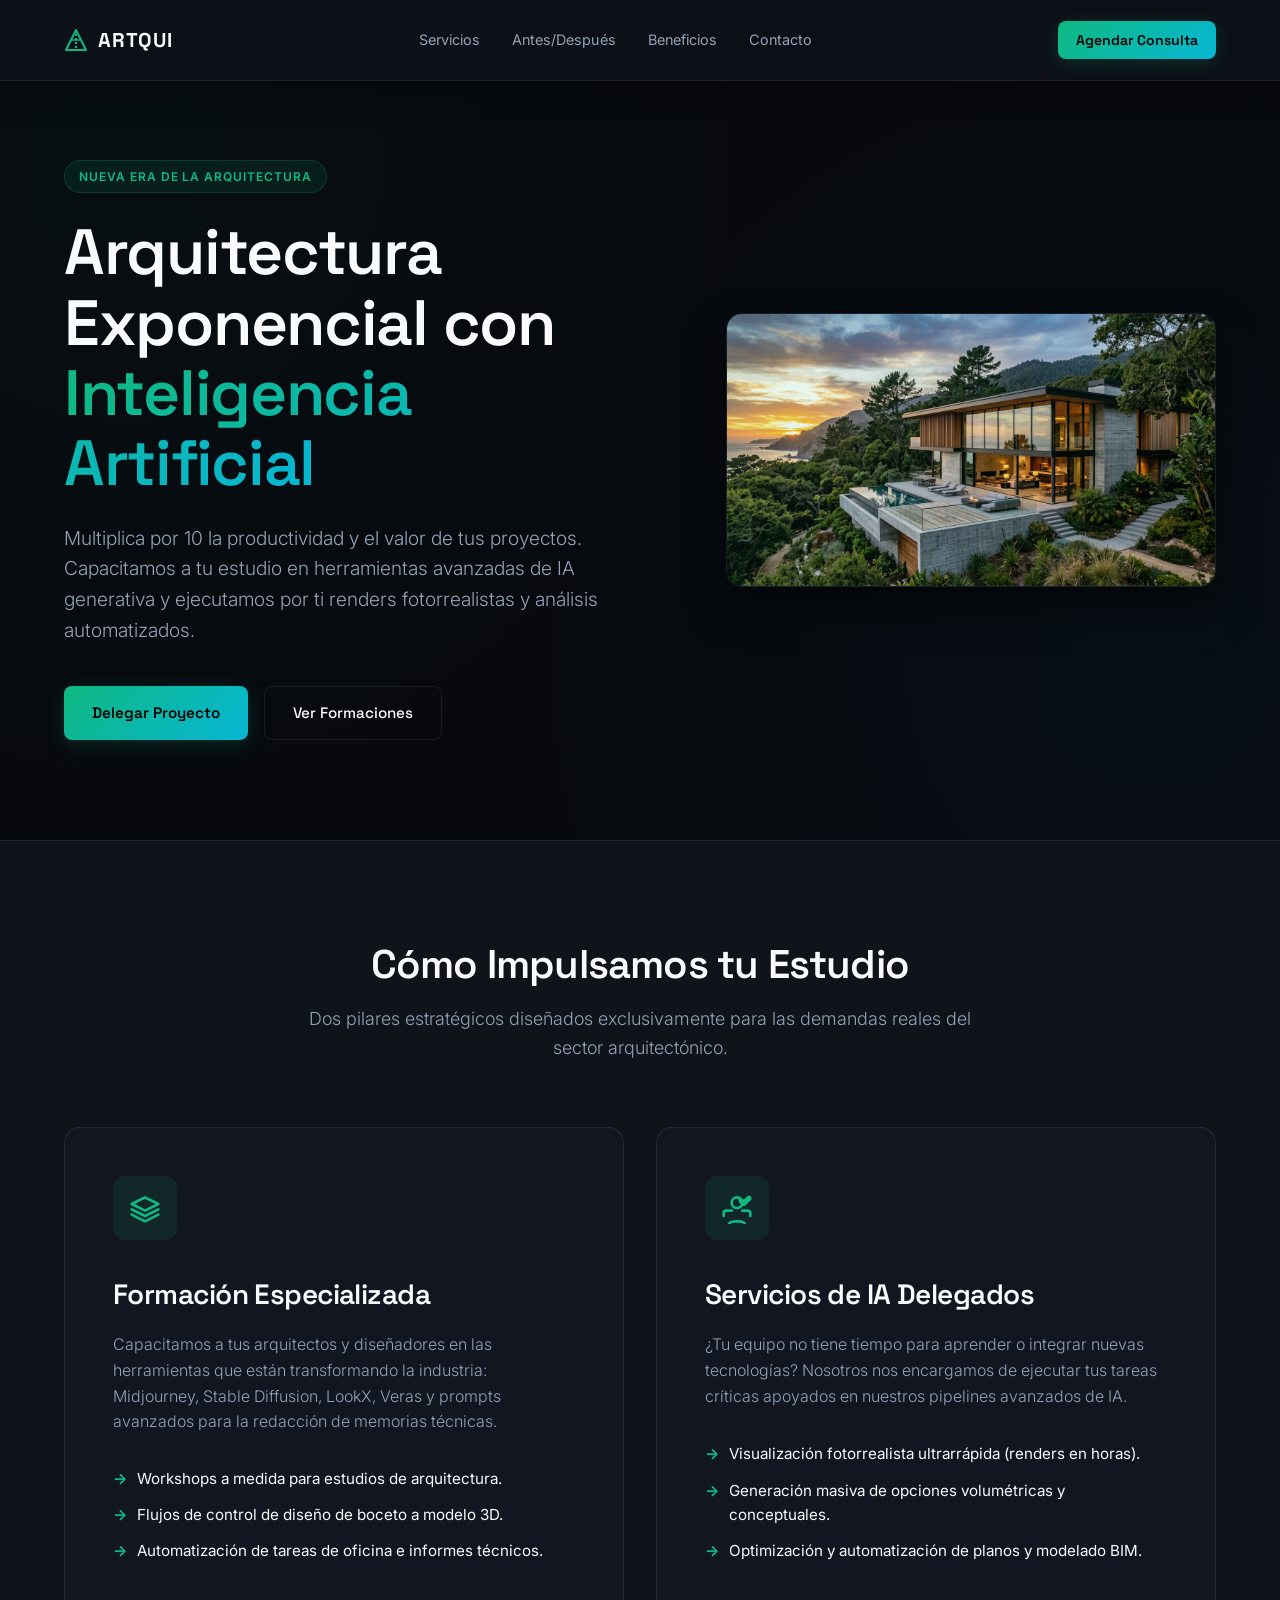
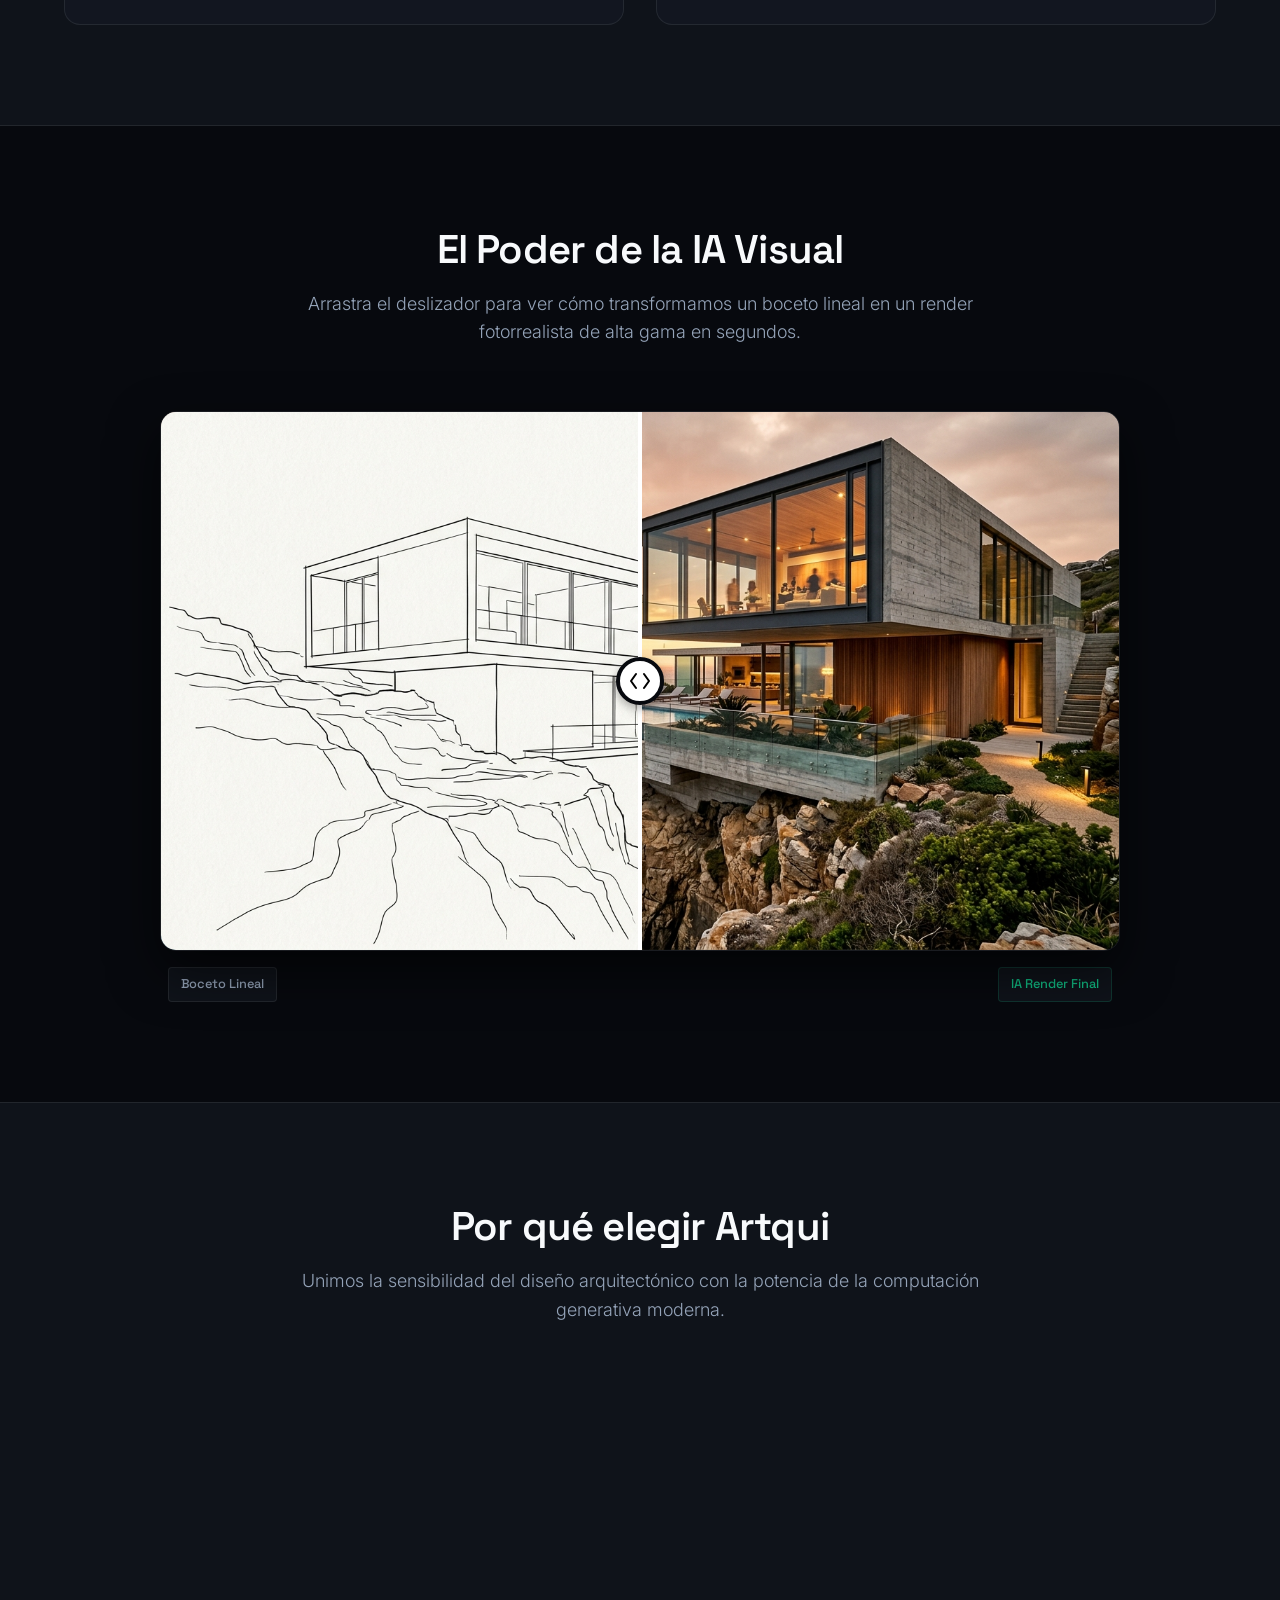
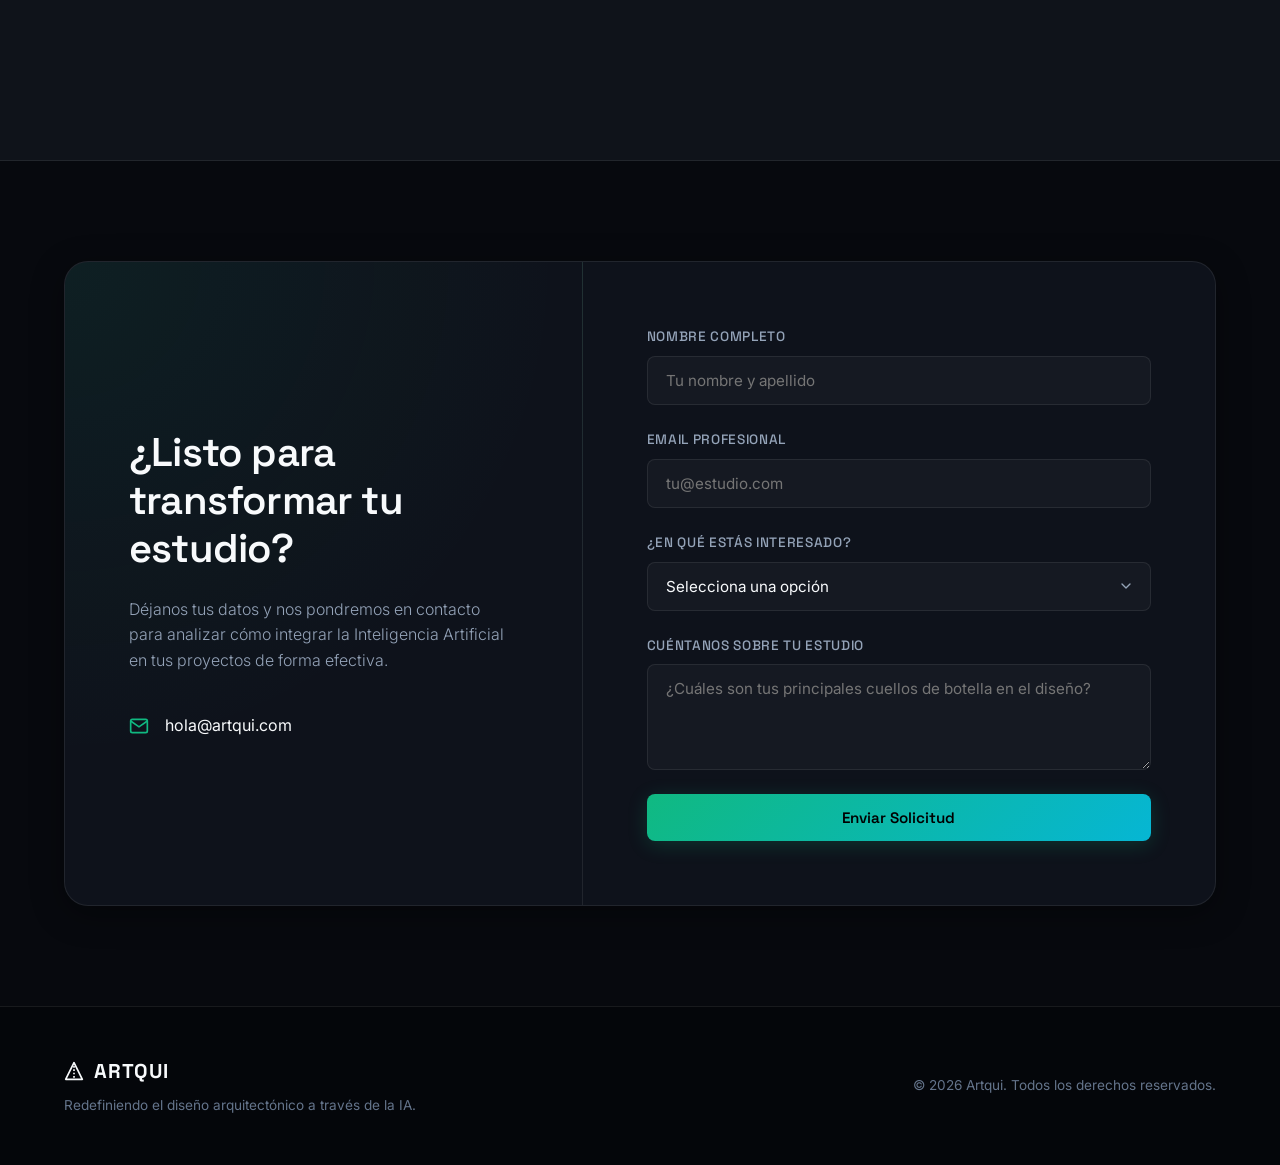
==== index.html @ ee8f98e4 "feat: setup initial landing page structure with assets" ====
<!DOCTYPE html>
<html lang="es">
<head>
    <meta charset="UTF-8">
    <meta name="viewport" content="width=device-width, initial-scale=1.0">
    <title>Artqui | Inteligencia Artificial para Arquitectos</title>
    
    <!-- Meta Tags para SEO -->
    <meta name="description" content="Multiplica la productividad y creatividad de tu estudio de arquitectura con Inteligencia Artificial. Formación especializada y servicios de IA delegados.">
    <meta name="keywords" content="arquitectura, inteligencia artificial, renders ia, midjourney arquitectura, lookx, formacion ia arquitectos, automatizacion arquitectura">
    
    <!-- Open Graph (Facebook / LinkedIn) -->
    <meta property="og:type" content="website">
    <meta property="og:title" content="Artqui | Inteligencia Artificial para Arquitectos">
    <meta property="og:description" content="Automatiza renders, acelera diseños y capacita a tu equipo con Inteligencia Artificial especializada en arquitectura.">
    <meta property="og:image" content="assets/hero.jpg">
    <meta property="og:url" content="https://artqui.vercel.app">

    <!-- Twitter -->
    <meta name="twitter:card" content="summary_large_image">
    <meta name="twitter:title" content="Artqui | Inteligencia Artificial para Arquitectos">
    <meta name="twitter:description" content="Capacitación y servicios de IA delegados para estudios de arquitectura.">
    <meta name="twitter:image" content="assets/hero.jpg">

    <!-- Favicon -->
    <link rel="icon" type="image/svg+xml" href="data:image/svg+xml,<svg xmlns=%22http://www.w3.org/2000/svg%22 viewBox=%220 0 100 100%22><text y=%22.9em%22 font-size=%2290%22>📐</text></svg>">

    <!-- Google Fonts -->
    <link rel="preconnect" href="https://fonts.googleapis.com">
    <link rel="preconnect" href="https://fonts.gstatic.com" crossorigin>
    <link href="https://fonts.googleapis.com/css2?family=Inter:wght@300;400;500;600&family=Space+Grotesk:wght@400;500;600;700&display=swap" rel="stylesheet">

    <!-- Estilos -->
    <link rel="stylesheet" href="styles.css">
</head>
<body>

    <!-- Header / Navbar -->
    <header class="header">
        <div class="container navbar-container">
            <a href="#" class="logo" id="nav-logo">
                <svg width="24" height="24" viewBox="0 0 24 24" fill="none" xmlns="http://www.w3.org/2000/svg" class="logo-icon">
                    <path d="M2 22L12 2L22 22H2Z" stroke="currentColor" stroke-width="2" stroke-linejoin="round"/>
                    <path d="M12 2V22" stroke="currentColor" stroke-width="2" stroke-dasharray="2 2"/>
                    <path d="M7 12H17" stroke="currentColor" stroke-width="1.5"/>
                </svg>
                <span>ARTQUI</span>
            </a>
            <nav class="nav-menu" id="nav-menu">
                <a href="#servicios" class="nav-link">Servicios</a>
                <a href="#showcase" class="nav-link">Antes/Después</a>
                <a href="#beneficios" class="nav-link">Beneficios</a>
                <a href="#contacto" class="nav-link">Contacto</a>
            </nav>
            <div class="nav-actions">
                <a href="#contacto" class="btn btn-primary btn-sm" id="cta-header">Agendar Consulta</a>
                <button class="menu-toggle" id="menu-toggle" aria-label="Abrir menú">
                    <span></span>
                    <span></span>
                </button>
            </div>
        </div>
    </header>

    <main>
        <!-- Hero Section -->
        <section class="hero" id="hero">
            <div class="container hero-container">
                <div class="hero-content">
                    <span class="badge" id="hero-badge">Nueva era de la arquitectura</span>
                    <h1 class="hero-title">Arquitectura Exponencial con <span class="text-gradient">Inteligencia Artificial</span></h1>
                    <p class="hero-description">
                        Multiplica por 10 la productividad y el valor de tus proyectos. Capacitamos a tu estudio en herramientas avanzadas de IA generativa y ejecutamos por ti renders fotorrealistas y análisis automatizados.
                    </p>
                    <div class="hero-actions">
                        <a href="#contacto" class="btn btn-primary">Delegar Proyecto</a>
                        <a href="#servicios" class="btn btn-secondary">Ver Formaciones</a>
                    </div>
                </div>
                <div class="hero-visual">
                    <div class="image-wrapper">
                        <img src="assets/hero.jpg" alt="Arquitectura paramétrica futurista generada por IA en Artqui" class="hero-img">
                        <div class="glow-effect"></div>
                    </div>
                </div>
            </div>
        </section>

        <!-- Servicios Section -->
        <section class="servicios" id="servicios">
            <div class="container">
                <div class="section-header">
                    <h2 class="section-title">Cómo Impulsamos tu Estudio</h2>
                    <p class="section-subtitle">Dos pilares estratégicos diseñados exclusivamente para las demandas reales del sector arquitectónico.</p>
                </div>
                <div class="services-grid">
                    <!-- Card 1: Formación -->
                    <div class="service-card reveal">
                        <div class="service-icon">
                            <svg width="32" height="32" viewBox="0 0 24 24" fill="none" xmlns="http://www.w3.org/2000/svg">
                                <path d="M12 14L2 9L12 4L22 9L12 14Z" stroke="currentColor" stroke-width="2" stroke-linecap="round" stroke-linejoin="round"/>
                                <path d="M2 17L12 22L22 17" stroke="currentColor" stroke-width="2" stroke-linecap="round" stroke-linejoin="round"/>
                                <path d="M2 13L12 18L22 13" stroke="currentColor" stroke-width="2" stroke-linecap="round" stroke-linejoin="round"/>
                            </svg>
                        </div>
                        <h3 class="service-title">Formación Especializada</h3>
                        <p class="service-desc">
                            Capacitamos a tus arquitectos y diseñadores en las herramientas que están transformando la industria: Midjourney, Stable Diffusion, LookX, Veras y prompts avanzados para la redacción de memorias técnicas.
                        </p>
                        <ul class="service-features">
                            <li>Workshops a medida para estudios de arquitectura.</li>
                            <li>Flujos de control de diseño de boceto a modelo 3D.</li>
                            <li>Automatización de tareas de oficina e informes técnicos.</li>
                        </ul>
                    </div>

                    <!-- Card 2: Servicios Delegados -->
                    <div class="service-card reveal">
                        <div class="service-icon">
                            <svg width="32" height="32" viewBox="0 0 24 24" fill="none" xmlns="http://www.w3.org/2000/svg">
                                <path d="M14.7 6.3a1 1 0 0 0 0 1.4l1.6 1.6a1 1 0 0 0 1.4 0l4-4a1 1 0 0 0-1.4-1.4l-3.3 3.3-1.6-1.6a1 1 0 0 0-1.4 0zM12 12a4 4 0 1 0 0-8 4 4 0 0 0 0 8zm0 10c-3.3 0-6 .8-6 2.4V26h12v-1.6c0-1.6-2.7-2.4-6-2.4z" stroke="currentColor" stroke-width="2" stroke-linecap="round" stroke-linejoin="round"/>
                                <path d="M8 14H4a2 2 0 0 0-2 2v2M16 14h4a2 2 0 0 1 2 2v2" stroke="currentColor" stroke-width="2" stroke-linecap="round" stroke-linejoin="round"/>
                            </svg>
                        </div>
                        <h3 class="service-title">Servicios de IA Delegados</h3>
                        <p class="service-desc">
                            ¿Tu equipo no tiene tiempo para aprender o integrar nuevas tecnologías? Nosotros nos encargamos de ejecutar tus tareas críticas apoyados en nuestros pipelines avanzados de IA.
                        </p>
                        <ul class="service-features">
                            <li>Visualización fotorrealista ultrarrápida (renders en horas).</li>
                            <li>Generación masiva de opciones volumétricas y conceptuales.</li>
                            <li>Optimización y automatización de planos y modelado BIM.</li>
                        </ul>
                    </div>
                </div>
            </div>
        </section>

        <!-- Before & After Interactive Showcase -->
        <section class="showcase" id="showcase">
            <div class="container">
                <div class="section-header">
                    <h2 class="section-title">El Poder de la IA Visual</h2>
                    <p class="section-subtitle">Arrastra el deslizador para ver cómo transformamos un boceto lineal en un render fotorrealista de alta gama en segundos.</p>
                </div>
                <div class="slider-wrapper reveal">
                    <div class="before-after-slider" id="image-slider">
                        <!-- Imagen de Fondo (Después - Render) -->
                        <img src="assets/render.jpg" alt="Render arquitectónico hiperrealista finalizado por IA" class="slider-image image-after">
                        
                        <!-- Imagen de Frente (Antes - Boceto) -->
                        <div class="slider-before-container" id="before-container">
                            <img src="assets/sketch.jpg" alt="Boceto lineal inicial del proyecto arquitectónico" class="slider-image image-before">
                        </div>
                        
                        <!-- Barra de deslizamiento (Slider Bar) -->
                        <div class="slider-handle" id="slider-handle" aria-label="Deslizar para comparar">
                            <div class="handle-line"></div>
                            <div class="handle-button">
                                <svg width="24" height="24" viewBox="0 0 24 24" fill="none" xmlns="http://www.w3.org/2000/svg">
                                    <path d="M8 5L3 12L8 19" stroke="currentColor" stroke-width="2" stroke-linecap="round" stroke-linejoin="round"/>
                                    <path d="M16 5L21 12L16 19" stroke="currentColor" stroke-width="2" stroke-linecap="round" stroke-linejoin="round"/>
                                </svg>
                            </div>
                            <div class="handle-line"></div>
                        </div>
                    </div>
                    <div class="slider-labels">
                        <span class="label-badge label-before">Boceto Lineal</span>
                        <span class="label-badge label-after">IA Render Final</span>
                    </div>
                </div>
            </div>
        </section>

        <!-- Beneficios Section -->
        <section class="beneficios" id="beneficios">
            <div class="container">
                <div class="section-header">
                    <h2 class="section-title">Por qué elegir Artqui</h2>
                    <p class="section-subtitle">Unimos la sensibilidad del diseño arquitectónico con la potencia de la computación generativa moderna.</p>
                </div>
                <div class="benefits-grid">
                    <div class="benefit-item reveal">
                        <div class="benefit-number">01</div>
                        <h3 class="benefit-title">10x Más Velocidad</h3>
                        <p class="benefit-desc">Genera y descarta opciones volumétricas y de materiales en minutos, no en días.</p>
                    </div>
                    <div class="benefit-item reveal">
                        <div class="benefit-number">02</div>
                        <h3 class="benefit-title">Enfoque Arquitectónico</h3>
                        <p class="benefit-desc">No somos programadores genéricos; somos expertos en arquitectura que entienden tus necesidades y lenguaje técnico.</p>
                    </div>
                    <div class="benefit-item reveal">
                        <div class="benefit-number">03</div>
                        <h3 class="benefit-title">Diferenciación de Marca</h3>
                        <p class="benefit-desc">Posiciona a tu estudio a la vanguardia tecnológica y atrae a clientes más premium.</p>
                    </div>
                </div>
            </div>
        </section>

        <!-- Contacto Section -->
        <section class="contacto" id="contacto">
            <div class="container">
                <div class="contact-box reveal">
                    <div class="contact-info">
                        <h2 class="contact-title">¿Listo para transformar tu estudio?</h2>
                        <p class="contact-desc">
                            Déjanos tus datos y nos pondremos en contacto para analizar cómo integrar la Inteligencia Artificial en tus proyectos de forma efectiva.
                        </p>
                        <div class="contact-details">
                            <div class="contact-detail-item">
                                <svg width="20" height="20" viewBox="0 0 24 24" fill="none" stroke="currentColor" stroke-width="2">
                                    <path d="M4 4h16c1.1 0 2 .9 2 2v12c0 1.1-.9 2-2 2H4c-1.1 0-2-.9-2-2V6c0-1.1.9-2 2-2z"/>
                                    <polyline points="22,6 12,13 2,6"/>
                                </svg>
                                <span>hola@artqui.com</span>
                            </div>
                        </div>
                    </div>
                    <div class="contact-form-container">
                        <form class="contact-form" id="contact-form">
                            <div class="form-group">
                                <label for="form-name">Nombre completo</label>
                                <input type="text" id="form-name" name="name" required placeholder="Tu nombre y apellido">
                            </div>
                            <div class="form-group">
                                <label for="form-email">Email profesional</label>
                                <input type="email" id="form-email" name="email" required placeholder="tu@estudio.com">
                            </div>
                            <div class="form-group">
                                <label for="form-interest">¿En qué estás interesado?</label>
                                <select id="form-interest" name="interest" required>
                                    <option value="" disabled selected>Selecciona una opción</option>
                                    <option value="formacion">Formación para el equipo</option>
                                    <option value="servicios">Servicios de IA Delegados</option>
                                    <option value="ambos">Ambas opciones</option>
                                </select>
                            </div>
                            <div class="form-group">
                                <label for="form-message">Cuéntanos sobre tu estudio</label>
                                <textarea id="form-message" name="message" rows="4" required placeholder="¿Cuáles son tus principales cuellos de botella en el diseño?"></textarea>
                            </div>
                            <button type="submit" class="btn btn-primary btn-block" id="btn-submit">Enviar Solicitud</button>
                        </form>
                    </div>
                </div>
            </div>
        </section>
    </main>

    <!-- Footer -->
    <footer class="footer">
        <div class="container footer-container">
            <div class="footer-brand">
                <a href="#" class="logo">
                    <svg width="20" height="20" viewBox="0 0 24 24" fill="none" xmlns="http://www.w3.org/2000/svg">
                        <path d="M2 22L12 2L22 22H2Z" stroke="currentColor" stroke-width="2" stroke-linejoin="round"/>
                        <path d="M12 2V22" stroke="currentColor" stroke-width="2" stroke-dasharray="2 2"/>
                    </svg>
                    <span>ARTQUI</span>
                </a>
                <p class="footer-tagline">Redefiniendo el diseño arquitectónico a través de la IA.</p>
            </div>
            <div class="footer-copy">
                &copy; 2026 Artqui. Todos los derechos reservados.
            </div>
        </div>
    </footer>

    <!-- Modal / Dialogo de Exito Nativo -->
    <dialog id="success-dialog" class="dialog">
        <div class="dialog-content">
            <div class="dialog-icon">
                <svg width="48" height="48" viewBox="0 0 24 24" fill="none" stroke="currentColor" stroke-width="2">
                    <polyline points="20 6 9 17 4 12"/>
                </svg>
            </div>
            <h3>¡Solicitud Recibida!</h3>
            <p>Gracias por ponerte en contacto. Nos comunicaremos contigo en menos de 24 horas para agendar nuestra primera sesión.</p>
            <button class="btn btn-primary btn-sm" id="close-dialog">Entendido</button>
        </div>
    </dialog>

    <script src="app.js" defer></script>
</body>
</html>
---- styles.css ----
/* System Design & Variable Tokens */
:root {
    --bg-primary: #07090e;
    --bg-secondary: #0f131a;
    --bg-card: rgba(20, 26, 38, 0.6);
    --text-primary: #f8fafc;
    --text-secondary: #94a3b8;
    --text-muted: #64748b;
    --accent: #10b981;
    --accent-hover: #059669;
    --accent-cyan: #06b6d4;
    --accent-gradient: linear-gradient(135deg, #10b981 0%, #06b6d4 100%);
    --accent-glow: rgba(16, 185, 129, 0.15);
    
    --font-heading: 'Space Grotesk', -apple-system, BlinkMacSystemFont, "Segoe UI", Roboto, sans-serif;
    --font-body: 'Inter', -apple-system, BlinkMacSystemFont, "Segoe UI", Roboto, sans-serif;
    
    --border-radius-sm: 8px;
    --border-radius-md: 16px;
    --border-radius-lg: 24px;
    
    --border-light: rgba(255, 255, 255, 0.08);
    --border-accent: rgba(16, 185, 129, 0.2);
    
    --glass-bg: rgba(15, 19, 26, 0.75);
    --glass-blur: blur(16px);
    --glass-shadow: 0 8px 32px 0 rgba(0, 0, 0, 0.37);
    
    --transition-smooth: all 0.4s cubic-bezier(0.16, 1, 0.3, 1);
    --transition-bounce: all 0.5s cubic-bezier(0.34, 1.56, 0.64, 1);
}

/* Reset Global & Scrollbar */
*, *::before, *::after {
    box-sizing: border-box;
    margin: 0;
    padding: 0;
}

html {
    scroll-behavior: smooth;
    font-size: 16px;
}

body {
    background-color: var(--bg-primary);
    color: var(--text-primary);
    font-family: var(--font-body);
    line-height: 1.6;
    overflow-x: hidden;
    -webkit-font-smoothing: antialiased;
}

/* Scrollbar personalizado */
::-webkit-scrollbar {
    width: 10px;
}

::-webkit-scrollbar-track {
    background: var(--bg-primary);
}

::-webkit-scrollbar-thumb {
    background: #1e293b;
    border-radius: 5px;
    border: 2px solid var(--bg-primary);
}

::-webkit-scrollbar-thumb:hover {
    background: var(--accent);
}

/* Typography Elements */
h1, h2, h3, h4 {
    font-family: var(--font-heading);
    font-weight: 600;
    letter-spacing: -0.02em;
}

a {
    color: inherit;
    text-decoration: none;
    transition: var(--transition-smooth);
}

/* Layout Utilities */
.container {
    width: 100%;
    max-width: 1200px;
    margin: 0 auto;
    padding: 0 24px;
}

.section-header {
    text-align: center;
    max-width: 700px;
    margin: 0 auto 64px auto;
}

.section-title {
    font-size: 2.5rem;
    line-height: 1.2;
    margin-bottom: 16px;
    position: relative;
    display: inline-block;
}

.section-subtitle {
    font-size: 1.125rem;
    color: var(--text-secondary);
    font-weight: 300;
}

/* Text & Button Components */
.text-gradient {
    background: var(--accent-gradient);
    -webkit-background-clip: text;
    -webkit-text-fill-color: transparent;
}

.badge {
    display: inline-block;
    padding: 6px 14px;
    background: rgba(16, 185, 129, 0.1);
    border: 1px solid var(--border-accent);
    color: var(--accent);
    text-transform: uppercase;
    font-size: 0.75rem;
    font-weight: 600;
    letter-spacing: 0.08em;
    border-radius: 100px;
    margin-bottom: 24px;
}

.btn {
    display: inline-flex;
    align-items: center;
    justify-content: center;
    padding: 14px 28px;
    font-size: 0.95rem;
    font-weight: 500;
    font-family: var(--font-heading);
    border-radius: var(--border-radius-sm);
    cursor: pointer;
    transition: var(--transition-bounce);
    border: none;
    outline: none;
}

.btn-primary {
    background: var(--accent-gradient);
    color: #000;
    font-weight: 600;
    box-shadow: 0 4px 20px rgba(16, 185, 129, 0.2);
}

.btn-primary:hover {
    transform: translateY(-3px);
    box-shadow: 0 8px 30px rgba(16, 185, 129, 0.35);
}

.btn-secondary {
    background: transparent;
    color: var(--text-primary);
    border: 1px solid var(--border-light);
}

.btn-secondary:hover {
    background: rgba(255, 255, 255, 0.05);
    border-color: var(--text-primary);
    transform: translateY(-3px);
}

.btn-sm {
    padding: 8px 18px;
    font-size: 0.875rem;
}

.btn-block {
    width: 100%;
}

/* Header & Navigation Bar */
.header {
    position: fixed;
    top: 0;
    left: 0;
    width: 100%;
    z-index: 100;
    background: var(--glass-bg);
    backdrop-filter: var(--glass-blur);
    border-bottom: 1px solid var(--border-light);
    box-shadow: var(--glass-shadow);
    transition: var(--transition-smooth);
}

.navbar-container {
    height: 80px;
    display: flex;
    align-items: center;
    justify-content: space-between;
}

.logo {
    display: flex;
    align-items: center;
    gap: 10px;
    font-family: var(--font-heading);
    font-size: 1.25rem;
    font-weight: 700;
    color: var(--text-primary);
    letter-spacing: 0.05em;
}

.logo-icon {
    color: var(--accent);
}

.nav-menu {
    display: flex;
    align-items: center;
    gap: 32px;
}

.nav-link {
    font-size: 0.9rem;
    color: var(--text-secondary);
    font-weight: 400;
    position: relative;
    padding: 6px 0;
}

.nav-link:hover {
    color: var(--text-primary);
}

.nav-link::after {
    content: '';
    position: absolute;
    bottom: 0;
    left: 0;
    width: 0;
    height: 1px;
    background: var(--accent);
    transition: var(--transition-smooth);
}

.nav-link:hover::after {
    width: 100%;
}

.nav-actions {
    display: flex;
    align-items: center;
    gap: 16px;
}

.menu-toggle {
    display: none;
    flex-direction: column;
    justify-content: space-between;
    width: 24px;
    height: 16px;
    background: transparent;
    border: none;
    cursor: pointer;
}

.menu-toggle span {
    width: 100%;
    height: 2px;
    background: var(--text-primary);
    transition: var(--transition-smooth);
}

/* Hero Section Styles */
.hero {
    padding: 160px 0 100px 0;
    background: radial-gradient(circle at 10% 20%, rgba(16, 185, 129, 0.03) 0%, transparent 50%),
                radial-gradient(circle at 90% 80%, rgba(6, 182, 212, 0.03) 0%, transparent 50%);
}

.hero-container {
    display: grid;
    grid-template-columns: 1.1fr 0.9fr;
    gap: 64px;
    align-items: center;
}

.hero-title {
    font-size: 4rem;
    line-height: 1.1;
    margin-bottom: 24px;
}

.hero-description {
    font-size: 1.2rem;
    color: var(--text-secondary);
    margin-bottom: 40px;
    max-width: 580px;
    font-weight: 300;
}

.hero-actions {
    display: flex;
    gap: 16px;
}

.hero-visual {
    position: relative;
    display: flex;
    justify-content: center;
    align-items: center;
}

.image-wrapper {
    position: relative;
    border-radius: var(--border-radius-md);
    overflow: hidden;
    border: 1px solid var(--border-light);
    box-shadow: 0 20px 40px rgba(0, 0, 0, 0.5);
}

.hero-img {
    width: 100%;
    height: auto;
    display: block;
    transition: var(--transition-smooth);
}

.image-wrapper:hover .hero-img {
    transform: scale(1.03);
}

.glow-effect {
    position: absolute;
    top: 0;
    left: 0;
    width: 100%;
    height: 100%;
    background: linear-gradient(135deg, rgba(16, 185, 129, 0.1) 0%, transparent 100%);
    pointer-events: none;
}

/* Servicios Section Styles */
.servicios {
    padding: 100px 0;
    background-color: var(--bg-secondary);
    border-top: 1px solid var(--border-light);
    border-bottom: 1px solid var(--border-light);
}

.services-grid {
    display: grid;
    grid-template-columns: 1fr 1fr;
    gap: 32px;
}

.service-card {
    background: var(--bg-card);
    border: 1px solid var(--border-light);
    border-radius: var(--border-radius-md);
    padding: 48px;
    transition: var(--transition-smooth);
    display: flex;
    flex-direction: column;
}

.service-card:hover {
    transform: translateY(-8px);
    border-color: var(--accent-hover);
    box-shadow: 0 12px 30px var(--accent-glow);
}

.service-icon {
    width: 64px;
    height: 64px;
    border-radius: 12px;
    background: rgba(16, 185, 129, 0.1);
    color: var(--accent);
    display: flex;
    align-items: center;
    justify-content: center;
    margin-bottom: 32px;
}

.service-title {
    font-size: 1.75rem;
    margin-bottom: 16px;
}

.service-desc {
    color: var(--text-secondary);
    margin-bottom: 32px;
    font-weight: 300;
}

.service-features {
    list-style: none;
    margin-top: auto;
}

.service-features li {
    position: relative;
    padding-left: 24px;
    margin-bottom: 12px;
    color: var(--text-primary);
    font-size: 0.95rem;
}

.service-features li::before {
    content: "→";
    position: absolute;
    left: 0;
    color: var(--accent);
    font-weight: bold;
}

/* Showcase & Before/After Slider Section Styles */
.showcase {
    padding: 100px 0;
}

.slider-wrapper {
    max-width: 960px;
    margin: 0 auto;
    position: relative;
}

.before-after-slider {
    position: relative;
    width: 100%;
    aspect-ratio: 16/9;
    border-radius: var(--border-radius-md);
    overflow: hidden;
    border: 1px solid var(--border-light);
    box-shadow: 0 20px 50px rgba(0,0,0,0.6);
    user-select: none;
}

.slider-image {
    position: absolute;
    top: 0;
    left: 0;
    width: 100%;
    height: 100%;
    object-fit: cover;
    pointer-events: none;
}

.image-after {
    z-index: 1;
}

.slider-before-container {
    position: absolute;
    top: 0;
    left: 0;
    width: 50%;
    height: 100%;
    z-index: 2;
    overflow: hidden;
    transition: width 0.05s ease-out;
}

.slider-before-container .slider-image {
    width: 100%;
    /* Muy importante: la imagen interna debe tener el mismo ancho del contenedor padre del slider */
    max-width: none;
}

/* El truco de CSS para que la imagen dentro del contenedor recortado mantenga el tamaño del slider */
.before-after-slider img.image-before {
    width: 100vw;
    max-width: 960px; /* Debe coincidir con el max-width de .slider-wrapper */
}

/* Si se escala el contenedor, ajustamos la imagen */
@media(max-width: 1008px) {
    .before-after-slider img.image-before {
        width: calc(100vw - 48px);
    }
}

.slider-handle {
    position: absolute;
    top: 0;
    left: 50%;
    width: 4px;
    height: 100%;
    background: #fff;
    z-index: 3;
    cursor: ew-resize;
    display: flex;
    flex-direction: column;
    align-items: center;
    justify-content: space-between;
    transform: translateX(-50%);
    pointer-events: auto;
    transition: left 0.05s ease-out;
}

.handle-line {
    width: 2px;
    height: 35%;
    background: rgba(255, 255, 255, 0.4);
}

.handle-button {
    width: 48px;
    height: 48px;
    background: #fff;
    color: #000;
    border-radius: 50%;
    display: flex;
    align-items: center;
    justify-content: center;
    box-shadow: 0 4px 10px rgba(0,0,0,0.3);
    border: 4px solid var(--bg-primary);
    transition: var(--transition-bounce);
}

.slider-handle:hover .handle-button {
    transform: scale(1.1);
    color: var(--accent);
}

.slider-labels {
    display: flex;
    justify-content: space-between;
    margin-top: 16px;
    padding: 0 8px;
}

.label-badge {
    padding: 6px 12px;
    font-size: 0.8rem;
    font-weight: 500;
    font-family: var(--font-heading);
    border-radius: 4px;
    background: var(--bg-secondary);
    border: 1px solid var(--border-light);
}

.label-before {
    color: var(--text-secondary);
}

.label-after {
    color: var(--accent);
    border-color: var(--border-accent);
}

/* Beneficios Section Styles */
.beneficios {
    padding: 100px 0;
    background: var(--bg-secondary);
    border-top: 1px solid var(--border-light);
    border-bottom: 1px solid var(--border-light);
}

.benefits-grid {
    display: grid;
    grid-template-columns: repeat(3, 1fr);
    gap: 32px;
}

.benefit-item {
    padding: 40px;
    border-radius: var(--border-radius-md);
    background: var(--bg-primary);
    border: 1px solid var(--border-light);
    position: relative;
    overflow: hidden;
}

.benefit-number {
    font-family: var(--font-heading);
    font-size: 3.5rem;
    font-weight: 700;
    color: rgba(16, 185, 129, 0.1);
    position: absolute;
    top: 24px;
    right: 24px;
    line-height: 1;
}

.benefit-title {
    font-size: 1.5rem;
    margin-bottom: 16px;
    margin-right: 48px; /* Espacio para el número */
}

.benefit-desc {
    color: var(--text-secondary);
    font-weight: 300;
    font-size: 0.95rem;
}

/* Contacto Section Styles */
.contacto {
    padding: 100px 0;
}

.contact-box {
    background: var(--bg-card);
    border: 1px solid var(--border-light);
    border-radius: var(--border-radius-lg);
    display: grid;
    grid-template-columns: 0.9fr 1.1fr;
    overflow: hidden;
    box-shadow: var(--glass-shadow);
}

.contact-info {
    padding: 64px;
    background: radial-gradient(circle at top left, rgba(16, 185, 129, 0.08) 0%, transparent 60%);
    display: flex;
    flex-direction: column;
    justify-content: center;
    border-right: 1px solid var(--border-light);
}

.contact-title {
    font-size: 2.5rem;
    line-height: 1.2;
    margin-bottom: 24px;
}

.contact-desc {
    color: var(--text-secondary);
    margin-bottom: 40px;
    font-weight: 300;
}

.contact-details {
    display: flex;
    flex-direction: column;
    gap: 20px;
}

.contact-detail-item {
    display: flex;
    align-items: center;
    gap: 16px;
    color: var(--text-primary);
}

.contact-detail-item svg {
    color: var(--accent);
}

.contact-form-container {
    padding: 64px;
}

.contact-form {
    display: flex;
    flex-direction: column;
    gap: 24px;
}

.form-group {
    display: flex;
    flex-direction: column;
    gap: 8px;
}

.form-group label {
    font-family: var(--font-heading);
    font-size: 0.85rem;
    font-weight: 500;
    color: var(--text-secondary);
    text-transform: uppercase;
    letter-spacing: 0.05em;
}

.form-group input, 
.form-group select, 
.form-group textarea {
    background: rgba(255, 255, 255, 0.03);
    border: 1px solid var(--border-light);
    padding: 14px 18px;
    color: var(--text-primary);
    border-radius: var(--border-radius-sm);
    font-family: var(--font-body);
    font-size: 0.95rem;
    transition: var(--transition-smooth);
    outline: none;
}

.form-group input:focus, 
.form-group select:focus, 
.form-group textarea:focus {
    border-color: var(--accent);
    background: rgba(255, 255, 255, 0.05);
    box-shadow: 0 0 15px var(--accent-glow);
}

/* Modificar la apariencia por defecto de select */
.form-group select {
    appearance: none;
    background-image: url("data:image/svg+xml,%3Csvg xmlns='http://www.w3.org/2000/svg' width='24' height='24' viewBox='0 0 24 24' fill='none' stroke='%2394a3b8' stroke-width='2' stroke-linecap='round' stroke-linejoin='round'%3E%3Cpolyline points='6 9 12 15 18 9'%3E%3C/polyline%3E%3C/svg%3E");
    background-repeat: no-repeat;
    background-position: right 16px center;
    background-size: 16px;
    padding-right: 48px;
}

.form-group select option {
    background-color: var(--bg-secondary);
    color: var(--text-primary);
}

/* Footer Styles */
.footer {
    background-color: #04060a;
    border-top: 1px solid var(--border-light);
    padding: 48px 0;
}

.footer-container {
    display: flex;
    justify-content: space-between;
    align-items: center;
}

.footer-tagline {
    font-size: 0.85rem;
    color: var(--text-muted);
    margin-top: 8px;
}

.footer-copy {
    font-size: 0.85rem;
    color: var(--text-muted);
}

/* Modales & Diálogos Nativos */
.dialog {
    border: 1px solid var(--border-light);
    border-radius: var(--border-radius-md);
    background: var(--bg-secondary);
    color: var(--text-primary);
    padding: 0;
    max-width: 480px;
    width: 90%;
    margin: auto;
    box-shadow: 0 25px 50px -12px rgba(0, 0, 0, 0.5);
    outline: none;
}

.dialog::backdrop {
    background-color: rgba(0, 0, 0, 0.8);
    backdrop-filter: blur(8px);
}

.dialog-content {
    padding: 40px;
    text-align: center;
}

.dialog-icon {
    width: 72px;
    height: 72px;
    border-radius: 50%;
    background: rgba(16, 185, 129, 0.1);
    color: var(--accent);
    display: flex;
    align-items: center;
    justify-content: center;
    margin: 0 auto 24px auto;
}

.dialog h3 {
    font-size: 1.5rem;
    margin-bottom: 12px;
}

.dialog p {
    color: var(--text-secondary);
    font-weight: 300;
    margin-bottom: 32px;
    line-height: 1.5;
}

/* Animación de Entrada para el Diálogo */
@keyframes fadeIn {
    from { opacity: 0; transform: scale(0.95); }
    to { opacity: 1; transform: scale(1); }
}

.dialog[open] {
    animation: fadeIn 0.4s cubic-bezier(0.16, 1, 0.3, 1) forwards;
}

/* Scroll Reveal Classes */
.reveal {
    opacity: 0;
    transform: translateY(30px);
    transition: opacity 0.8s cubic-bezier(0.16, 1, 0.3, 1),
                transform 0.8s cubic-bezier(0.16, 1, 0.3, 1);
}

.reveal.active {
    opacity: 1;
    transform: translateY(0);
}

/* Mobile & Tablet Responsiveness */
@media (max-width: 1024px) {
    .hero-container {
        grid-template-columns: 1fr;
        gap: 48px;
        text-align: center;
    }
    
    .hero-description {
        margin-left: auto;
        margin-right: auto;
    }
    
    .hero-actions {
        justify-content: center;
    }
    
    .services-grid {
        grid-template-columns: 1fr;
    }
    
    .benefits-grid {
        grid-template-columns: 1fr;
    }
    
    .contact-box {
        grid-template-columns: 1fr;
    }
    
    .contact-info {
        border-right: none;
        border-bottom: 1px solid var(--border-light);
        padding: 48px;
    }
    
    .contact-form-container {
        padding: 48px;
    }
}

@media (max-width: 768px) {
    html {
        font-size: 14px;
    }
    
    .navbar-container {
        height: 70px;
    }
    
    .menu-toggle {
        display: flex;
    }
    
    .nav-menu {
        position: fixed;
        top: 70px;
        left: 0;
        width: 100%;
        height: calc(100vh - 70px);
        background: var(--bg-primary);
        flex-direction: column;
        justify-content: center;
        gap: 40px;
        padding: 48px;
        transform: translateX(100%);
        transition: var(--transition-smooth);
        z-index: 99;
    }
    
    .nav-menu.open {
        transform: translateX(0);
    }
    
    .nav-link {
        font-size: 1.5rem;
    }
    
    .hero-title {
        font-size: 2.8rem;
    }
    
    .footer-container {
        flex-direction: column;
        gap: 24px;
        text-align: center;
    }
}
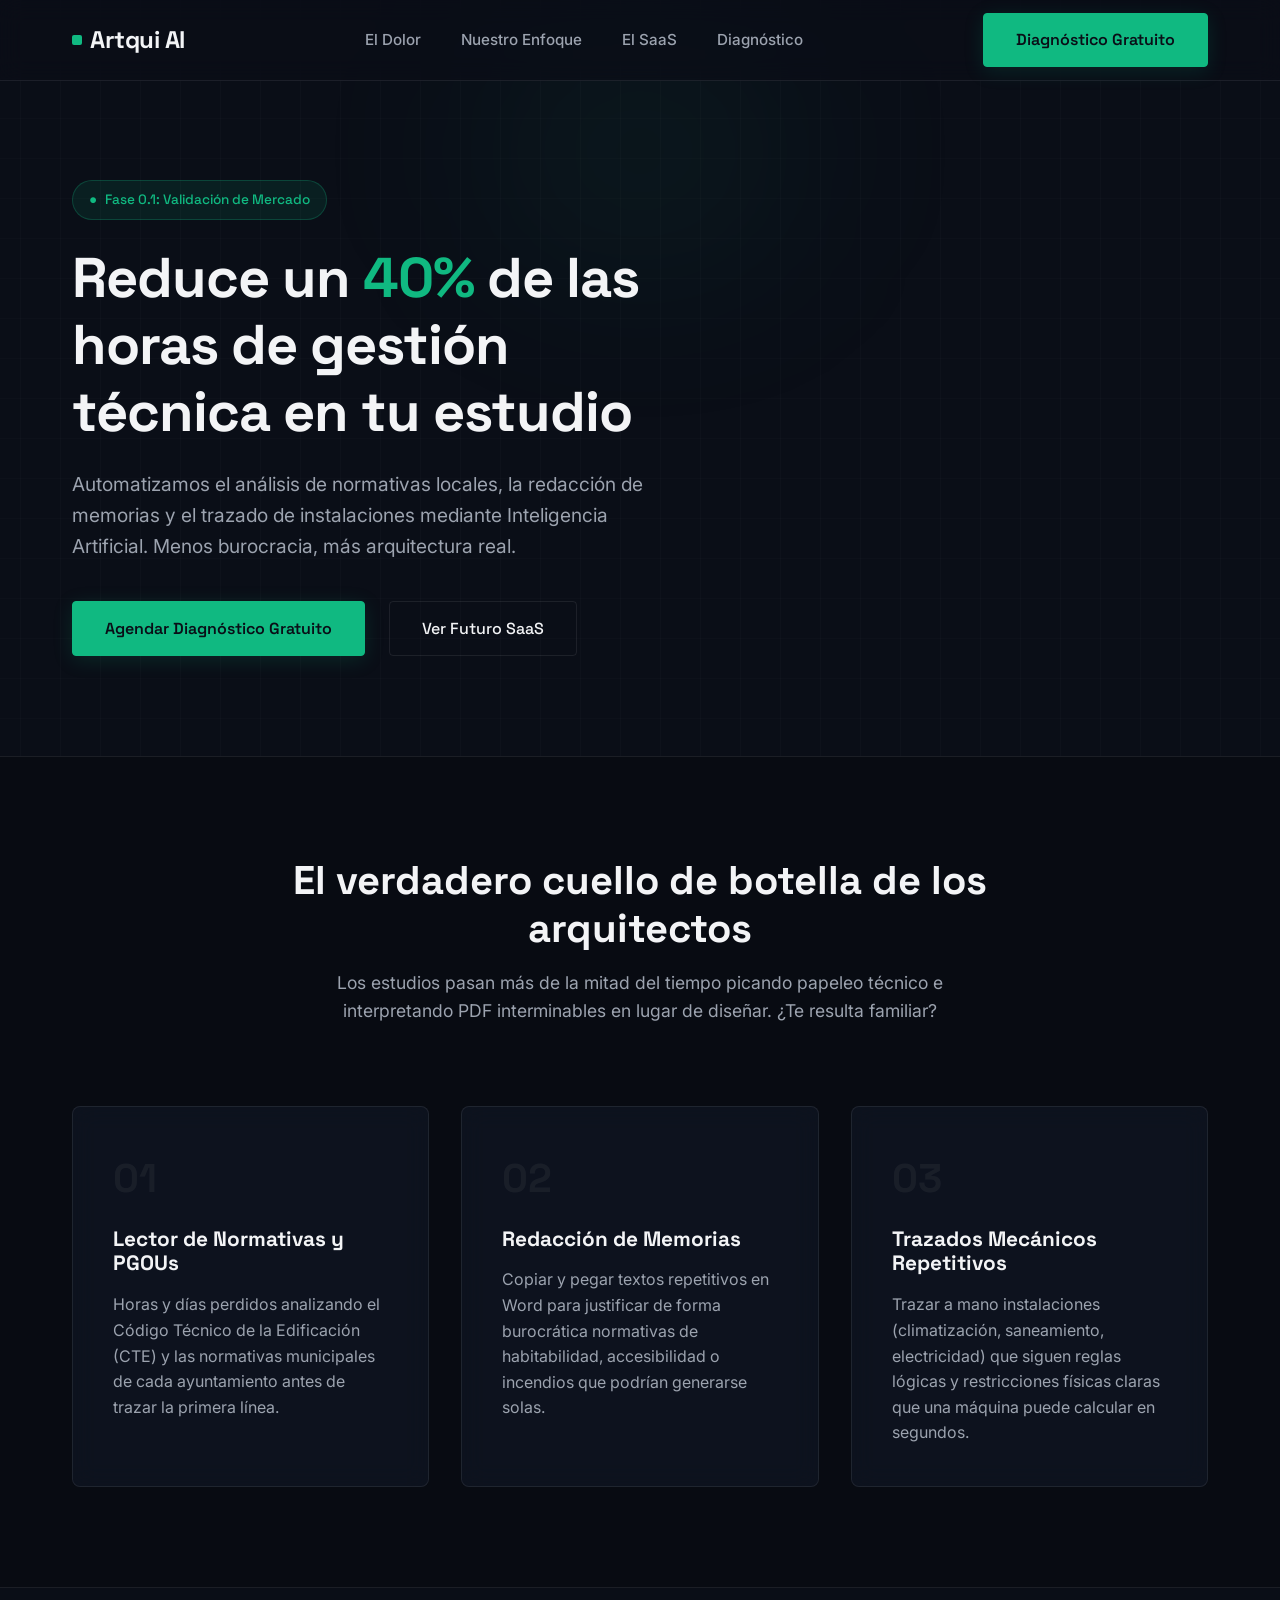
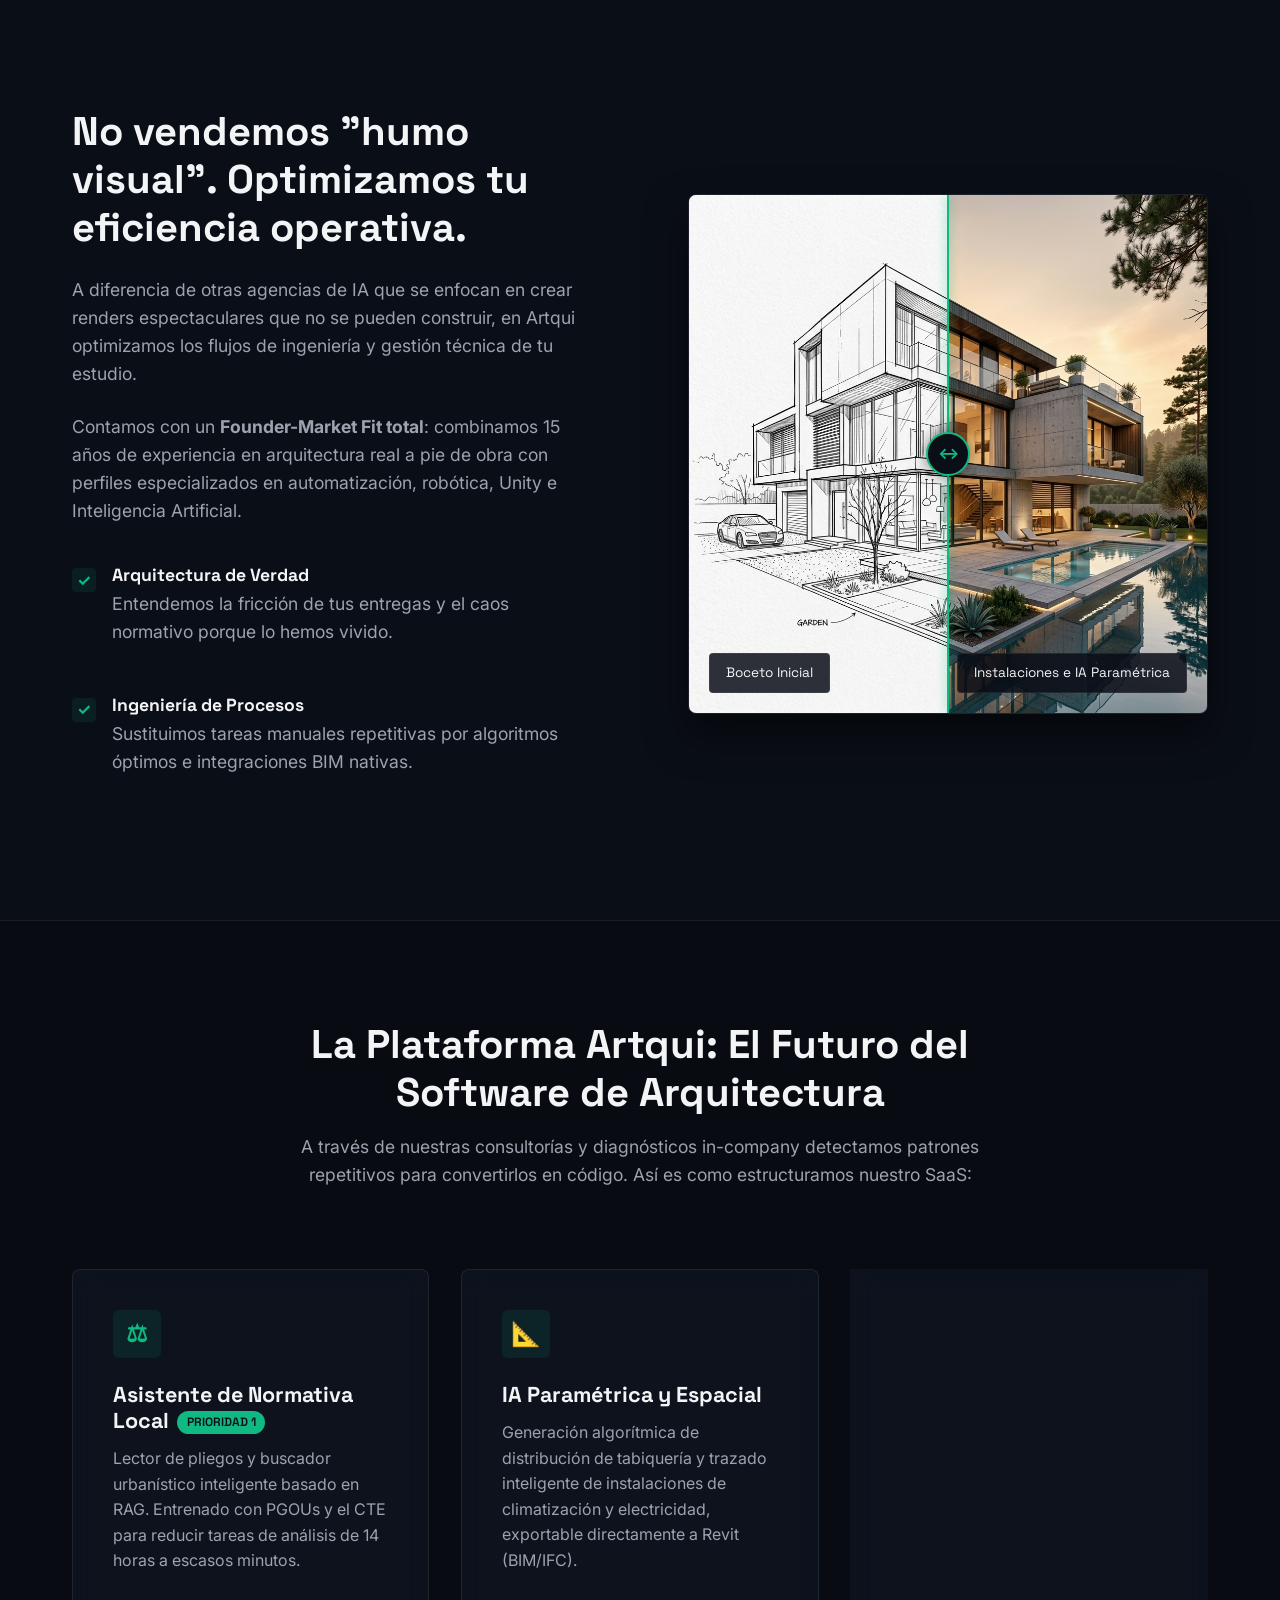
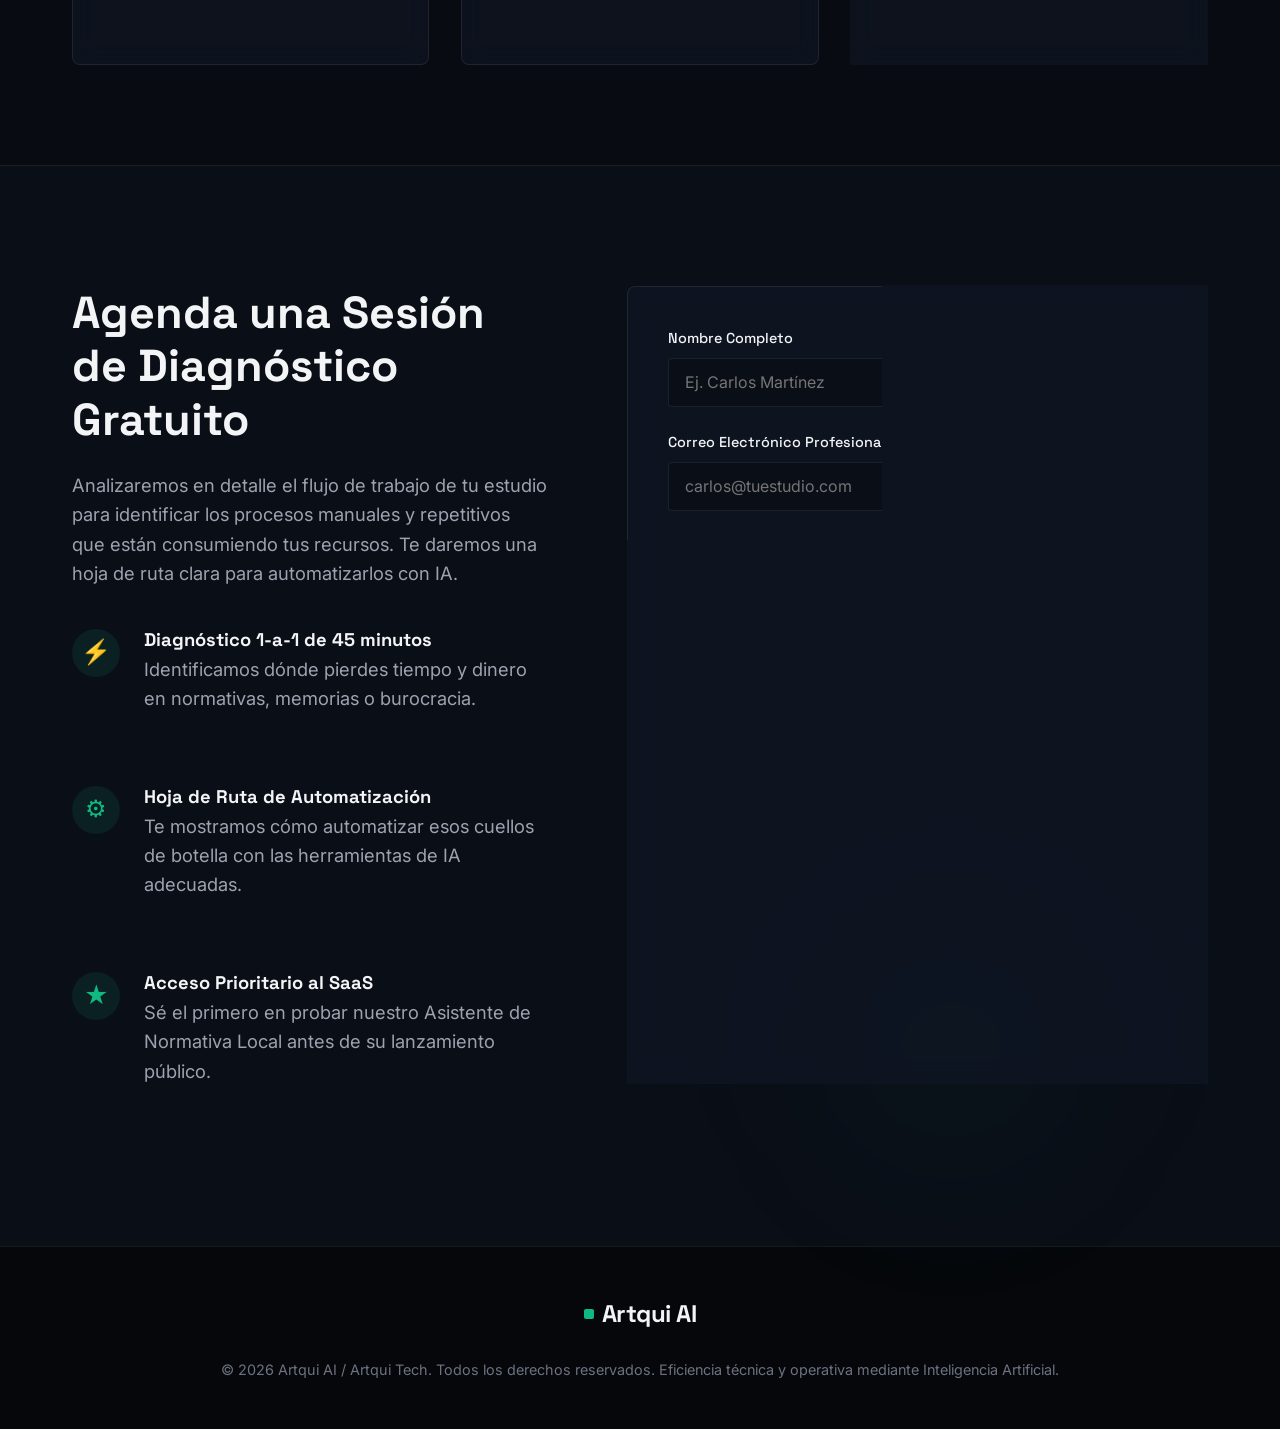
==== commit 4ed82b2d: "style: user landing page content and layout updates for AI efficiency validation" ====
--- a/index.html
+++ b/index.html
@@ -1,288 +1,238 @@
 <!DOCTYPE html>
 <html lang="es">
 <head>
-    <meta charset="UTF-8">
-    <meta name="viewport" content="width=device-width, initial-scale=1.0">
-    <title>Artqui | Inteligencia Artificial para Arquitectos</title>
-    
-    <!-- Meta Tags para SEO -->
-    <meta name="description" content="Multiplica la productividad y creatividad de tu estudio de arquitectura con Inteligencia Artificial. Formación especializada y servicios de IA delegados.">
-    <meta name="keywords" content="arquitectura, inteligencia artificial, renders ia, midjourney arquitectura, lookx, formacion ia arquitectos, automatizacion arquitectura">
-    
-    <!-- Open Graph (Facebook / LinkedIn) -->
-    <meta property="og:type" content="website">
-    <meta property="og:title" content="Artqui | Inteligencia Artificial para Arquitectos">
-    <meta property="og:description" content="Automatiza renders, acelera diseños y capacita a tu equipo con Inteligencia Artificial especializada en arquitectura.">
-    <meta property="og:image" content="assets/hero.jpg">
-    <meta property="og:url" content="https://artqui.vercel.app">
-
-    <!-- Twitter -->
-    <meta name="twitter:card" content="summary_large_image">
-    <meta name="twitter:title" content="Artqui | Inteligencia Artificial para Arquitectos">
-    <meta name="twitter:description" content="Capacitación y servicios de IA delegados para estudios de arquitectura.">
-    <meta name="twitter:image" content="assets/hero.jpg">
-
-    <!-- Favicon -->
-    <link rel="icon" type="image/svg+xml" href="data:image/svg+xml,<svg xmlns=%22http://www.w3.org/2000/svg%22 viewBox=%220 0 100 100%22><text y=%22.9em%22 font-size=%2290%22>📐</text></svg>">
-
-    <!-- Google Fonts -->
-    <link rel="preconnect" href="https://fonts.googleapis.com">
-    <link rel="preconnect" href="https://fonts.gstatic.com" crossorigin>
-    <link href="https://fonts.googleapis.com/css2?family=Inter:wght@300;400;500;600&family=Space+Grotesk:wght@400;500;600;700&display=swap" rel="stylesheet">
-
-    <!-- Estilos -->
-    <link rel="stylesheet" href="styles.css">
+  <meta charset="UTF-8">
+  <meta name="viewport" content="width=device-width, initial-scale=1.0">
+  <title>Artqui AI | Eficiencia Operativa y Automatización para Arquitectos</title>
+  <meta name="description" content="Reduce un 40% de las horas de gestión técnica, normativas y memorias en tu estudio de arquitectura a través de automatización e Inteligencia Artificial.">
+  <link rel="stylesheet" href="styles.css">
 </head>
 <body>
 
-    <!-- Header / Navbar -->
-    <header class="header">
-        <div class="container navbar-container">
-            <a href="#" class="logo" id="nav-logo">
-                <svg width="24" height="24" viewBox="0 0 24 24" fill="none" xmlns="http://www.w3.org/2000/svg" class="logo-icon">
-                    <path d="M2 22L12 2L22 22H2Z" stroke="currentColor" stroke-width="2" stroke-linejoin="round"/>
-                    <path d="M12 2V22" stroke="currentColor" stroke-width="2" stroke-dasharray="2 2"/>
-                    <path d="M7 12H17" stroke="currentColor" stroke-width="1.5"/>
-                </svg>
-                <span>ARTQUI</span>
-            </a>
-            <nav class="nav-menu" id="nav-menu">
-                <a href="#servicios" class="nav-link">Servicios</a>
-                <a href="#showcase" class="nav-link">Antes/Después</a>
-                <a href="#beneficios" class="nav-link">Beneficios</a>
-                <a href="#contacto" class="nav-link">Contacto</a>
-            </nav>
-            <div class="nav-actions">
-                <a href="#contacto" class="btn btn-primary btn-sm" id="cta-header">Agendar Consulta</a>
-                <button class="menu-toggle" id="menu-toggle" aria-label="Abrir menú">
-                    <span></span>
-                    <span></span>
-                </button>
-            </div>
-        </div>
-    </header>
-
-    <main>
-        <!-- Hero Section -->
-        <section class="hero" id="hero">
-            <div class="container hero-container">
-                <div class="hero-content">
-                    <span class="badge" id="hero-badge">Nueva era de la arquitectura</span>
-                    <h1 class="hero-title">Arquitectura Exponencial con <span class="text-gradient">Inteligencia Artificial</span></h1>
-                    <p class="hero-description">
-                        Multiplica por 10 la productividad y el valor de tus proyectos. Capacitamos a tu estudio en herramientas avanzadas de IA generativa y ejecutamos por ti renders fotorrealistas y análisis automatizados.
-                    </p>
-                    <div class="hero-actions">
-                        <a href="#contacto" class="btn btn-primary">Delegar Proyecto</a>
-                        <a href="#servicios" class="btn btn-secondary">Ver Formaciones</a>
-                    </div>
-                </div>
-                <div class="hero-visual">
-                    <div class="image-wrapper">
-                        <img src="assets/hero.jpg" alt="Arquitectura paramétrica futurista generada por IA en Artqui" class="hero-img">
-                        <div class="glow-effect"></div>
-                    </div>
-                </div>
-            </div>
-        </section>
-
-        <!-- Servicios Section -->
-        <section class="servicios" id="servicios">
-            <div class="container">
-                <div class="section-header">
-                    <h2 class="section-title">Cómo Impulsamos tu Estudio</h2>
-                    <p class="section-subtitle">Dos pilares estratégicos diseñados exclusivamente para las demandas reales del sector arquitectónico.</p>
-                </div>
-                <div class="services-grid">
-                    <!-- Card 1: Formación -->
-                    <div class="service-card reveal">
-                        <div class="service-icon">
-                            <svg width="32" height="32" viewBox="0 0 24 24" fill="none" xmlns="http://www.w3.org/2000/svg">
-                                <path d="M12 14L2 9L12 4L22 9L12 14Z" stroke="currentColor" stroke-width="2" stroke-linecap="round" stroke-linejoin="round"/>
-                                <path d="M2 17L12 22L22 17" stroke="currentColor" stroke-width="2" stroke-linecap="round" stroke-linejoin="round"/>
-                                <path d="M2 13L12 18L22 13" stroke="currentColor" stroke-width="2" stroke-linecap="round" stroke-linejoin="round"/>
-                            </svg>
-                        </div>
-                        <h3 class="service-title">Formación Especializada</h3>
-                        <p class="service-desc">
-                            Capacitamos a tus arquitectos y diseñadores en las herramientas que están transformando la industria: Midjourney, Stable Diffusion, LookX, Veras y prompts avanzados para la redacción de memorias técnicas.
-                        </p>
-                        <ul class="service-features">
-                            <li>Workshops a medida para estudios de arquitectura.</li>
-                            <li>Flujos de control de diseño de boceto a modelo 3D.</li>
-                            <li>Automatización de tareas de oficina e informes técnicos.</li>
-                        </ul>
-                    </div>
-
-                    <!-- Card 2: Servicios Delegados -->
-                    <div class="service-card reveal">
-                        <div class="service-icon">
-                            <svg width="32" height="32" viewBox="0 0 24 24" fill="none" xmlns="http://www.w3.org/2000/svg">
-                                <path d="M14.7 6.3a1 1 0 0 0 0 1.4l1.6 1.6a1 1 0 0 0 1.4 0l4-4a1 1 0 0 0-1.4-1.4l-3.3 3.3-1.6-1.6a1 1 0 0 0-1.4 0zM12 12a4 4 0 1 0 0-8 4 4 0 0 0 0 8zm0 10c-3.3 0-6 .8-6 2.4V26h12v-1.6c0-1.6-2.7-2.4-6-2.4z" stroke="currentColor" stroke-width="2" stroke-linecap="round" stroke-linejoin="round"/>
-                                <path d="M8 14H4a2 2 0 0 0-2 2v2M16 14h4a2 2 0 0 1 2 2v2" stroke="currentColor" stroke-width="2" stroke-linecap="round" stroke-linejoin="round"/>
-                            </svg>
-                        </div>
-                        <h3 class="service-title">Servicios de IA Delegados</h3>
-                        <p class="service-desc">
-                            ¿Tu equipo no tiene tiempo para aprender o integrar nuevas tecnologías? Nosotros nos encargamos de ejecutar tus tareas críticas apoyados en nuestros pipelines avanzados de IA.
-                        </p>
-                        <ul class="service-features">
-                            <li>Visualización fotorrealista ultrarrápida (renders en horas).</li>
-                            <li>Generación masiva de opciones volumétricas y conceptuales.</li>
-                            <li>Optimización y automatización de planos y modelado BIM.</li>
-                        </ul>
-                    </div>
-                </div>
-            </div>
-        </section>
-
-        <!-- Before & After Interactive Showcase -->
-        <section class="showcase" id="showcase">
-            <div class="container">
-                <div class="section-header">
-                    <h2 class="section-title">El Poder de la IA Visual</h2>
-                    <p class="section-subtitle">Arrastra el deslizador para ver cómo transformamos un boceto lineal en un render fotorrealista de alta gama en segundos.</p>
-                </div>
-                <div class="slider-wrapper reveal">
-                    <div class="before-after-slider" id="image-slider">
-                        <!-- Imagen de Fondo (Después - Render) -->
-                        <img src="assets/render.jpg" alt="Render arquitectónico hiperrealista finalizado por IA" class="slider-image image-after">
-                        
-                        <!-- Imagen de Frente (Antes - Boceto) -->
-                        <div class="slider-before-container" id="before-container">
-                            <img src="assets/sketch.jpg" alt="Boceto lineal inicial del proyecto arquitectónico" class="slider-image image-before">
-                        </div>
-                        
-                        <!-- Barra de deslizamiento (Slider Bar) -->
-                        <div class="slider-handle" id="slider-handle" aria-label="Deslizar para comparar">
-                            <div class="handle-line"></div>
-                            <div class="handle-button">
-                                <svg width="24" height="24" viewBox="0 0 24 24" fill="none" xmlns="http://www.w3.org/2000/svg">
-                                    <path d="M8 5L3 12L8 19" stroke="currentColor" stroke-width="2" stroke-linecap="round" stroke-linejoin="round"/>
-                                    <path d="M16 5L21 12L16 19" stroke="currentColor" stroke-width="2" stroke-linecap="round" stroke-linejoin="round"/>
-                                </svg>
-                            </div>
-                            <div class="handle-line"></div>
-                        </div>
-                    </div>
-                    <div class="slider-labels">
-                        <span class="label-badge label-before">Boceto Lineal</span>
-                        <span class="label-badge label-after">IA Render Final</span>
-                    </div>
-                </div>
-            </div>
-        </section>
-
-        <!-- Beneficios Section -->
-        <section class="beneficios" id="beneficios">
-            <div class="container">
-                <div class="section-header">
-                    <h2 class="section-title">Por qué elegir Artqui</h2>
-                    <p class="section-subtitle">Unimos la sensibilidad del diseño arquitectónico con la potencia de la computación generativa moderna.</p>
-                </div>
-                <div class="benefits-grid">
-                    <div class="benefit-item reveal">
-                        <div class="benefit-number">01</div>
-                        <h3 class="benefit-title">10x Más Velocidad</h3>
-                        <p class="benefit-desc">Genera y descarta opciones volumétricas y de materiales en minutos, no en días.</p>
-                    </div>
-                    <div class="benefit-item reveal">
-                        <div class="benefit-number">02</div>
-                        <h3 class="benefit-title">Enfoque Arquitectónico</h3>
-                        <p class="benefit-desc">No somos programadores genéricos; somos expertos en arquitectura que entienden tus necesidades y lenguaje técnico.</p>
-                    </div>
-                    <div class="benefit-item reveal">
-                        <div class="benefit-number">03</div>
-                        <h3 class="benefit-title">Diferenciación de Marca</h3>
-                        <p class="benefit-desc">Posiciona a tu estudio a la vanguardia tecnológica y atrae a clientes más premium.</p>
-                    </div>
-                </div>
-            </div>
-        </section>
-
-        <!-- Contacto Section -->
-        <section class="contacto" id="contacto">
-            <div class="container">
-                <div class="contact-box reveal">
-                    <div class="contact-info">
-                        <h2 class="contact-title">¿Listo para transformar tu estudio?</h2>
-                        <p class="contact-desc">
-                            Déjanos tus datos y nos pondremos en contacto para analizar cómo integrar la Inteligencia Artificial en tus proyectos de forma efectiva.
-                        </p>
-                        <div class="contact-details">
-                            <div class="contact-detail-item">
-                                <svg width="20" height="20" viewBox="0 0 24 24" fill="none" stroke="currentColor" stroke-width="2">
-                                    <path d="M4 4h16c1.1 0 2 .9 2 2v12c0 1.1-.9 2-2 2H4c-1.1 0-2-.9-2-2V6c0-1.1.9-2 2-2z"/>
-                                    <polyline points="22,6 12,13 2,6"/>
-                                </svg>
-                                <span>hola@artqui.com</span>
-                            </div>
-                        </div>
-                    </div>
-                    <div class="contact-form-container">
-                        <form class="contact-form" id="contact-form">
-                            <div class="form-group">
-                                <label for="form-name">Nombre completo</label>
-                                <input type="text" id="form-name" name="name" required placeholder="Tu nombre y apellido">
-                            </div>
-                            <div class="form-group">
-                                <label for="form-email">Email profesional</label>
-                                <input type="email" id="form-email" name="email" required placeholder="tu@estudio.com">
-                            </div>
-                            <div class="form-group">
-                                <label for="form-interest">¿En qué estás interesado?</label>
-                                <select id="form-interest" name="interest" required>
-                                    <option value="" disabled selected>Selecciona una opción</option>
-                                    <option value="formacion">Formación para el equipo</option>
-                                    <option value="servicios">Servicios de IA Delegados</option>
-                                    <option value="ambos">Ambas opciones</option>
-                                </select>
-                            </div>
-                            <div class="form-group">
-                                <label for="form-message">Cuéntanos sobre tu estudio</label>
-                                <textarea id="form-message" name="message" rows="4" required placeholder="¿Cuáles son tus principales cuellos de botella en el diseño?"></textarea>
-                            </div>
-                            <button type="submit" class="btn btn-primary btn-block" id="btn-submit">Enviar Solicitud</button>
-                        </form>
-                    </div>
-                </div>
-            </div>
-        </section>
-    </main>
-
-    <!-- Footer -->
-    <footer class="footer">
-        <div class="container footer-container">
-            <div class="footer-brand">
-                <a href="#" class="logo">
-                    <svg width="20" height="20" viewBox="0 0 24 24" fill="none" xmlns="http://www.w3.org/2000/svg">
-                        <path d="M2 22L12 2L22 22H2Z" stroke="currentColor" stroke-width="2" stroke-linejoin="round"/>
-                        <path d="M12 2V22" stroke="currentColor" stroke-width="2" stroke-dasharray="2 2"/>
-                    </svg>
-                    <span>ARTQUI</span>
-                </a>
-                <p class="footer-tagline">Redefiniendo el diseño arquitectónico a través de la IA.</p>
-            </div>
-            <div class="footer-copy">
-                &copy; 2026 Artqui. Todos los derechos reservados.
-            </div>
-        </div>
-    </footer>
-
-    <!-- Modal / Dialogo de Exito Nativo -->
-    <dialog id="success-dialog" class="dialog">
-        <div class="dialog-content">
-            <div class="dialog-icon">
-                <svg width="48" height="48" viewBox="0 0 24 24" fill="none" stroke="currentColor" stroke-width="2">
-                    <polyline points="20 6 9 17 4 12"/>
-                </svg>
-            </div>
-            <h3>¡Solicitud Recibida!</h3>
-            <p>Gracias por ponerte en contacto. Nos comunicaremos contigo en menos de 24 horas para agendar nuestra primera sesión.</p>
-            <button class="btn btn-primary btn-sm" id="close-dialog">Entendido</button>
-        </div>
-    </dialog>
-
-    <script src="app.js" defer></script>
+  <!-- Header / Navbar -->
+  <header>
+    <div class="container">
+      <a href="#" class="logo">
+        <span></span>Artqui AI
+      </a>
+      <nav>
+        <ul>
+          <li><a href="#problema">El Dolor</a></li>
+          <li><a href="#diferencial">Nuestro Enfoque</a></li>
+          <li><a href="#saas">El SaaS</a></li>
+          <li><a href="#diagnostico">Diagnóstico</a></li>
+        </ul>
+      </nav>
+      <a href="#diagnostico" class="glow-btn">Diagnóstico Gratuito</a>
+    </div>
+  </header>
+
+  <!-- Hero Section -->
+  <section class="hero" id="inicio">
+    <div class="container">
+      <div class="hero-grid">
+        <div class="hero-content">
+          <div class="hero-badge">
+            <span class="text-accent">●</span> Fase 0.1: Validación de Mercado
+          </div>
+          <h1>Reduce un <span class="text-accent">40%</span> de las horas de gestión técnica en tu estudio</h1>
+          <p>Automatizamos el análisis de normativas locales, la redacción de memorias y el trazado de instalaciones mediante Inteligencia Artificial. Menos burocracia, más arquitectura real.</p>
+          <div class="hero-actions">
+            <a href="#diagnostico" class="glow-btn">Agendar Diagnóstico Gratuito</a>
+            <a href="#saas" class="secondary-btn">Ver Futuro SaaS</a>
+          </div>
+        </div>
+      </div>
+    </div>
+  </section>
+
+  <!-- Agitación del Dolor -->
+  <section class="pain" id="problema">
+    <div class="container">
+      <div class="section-header">
+        <h2>El verdadero cuello de botella de los arquitectos</h2>
+        <p>Los estudios pasan más de la mitad del tiempo picando papeleo técnico e interpretando PDF interminables en lugar de diseñar. ¿Te resulta familiar?</p>
+      </div>
+      <div class="pain-grid">
+        <div class="glass-card pain-card">
+          <div class="pain-number">01</div>
+          <h3>Lector de Normativas y PGOUs</h3>
+          <p>Horas y días perdidos analizando el Código Técnico de la Edificación (CTE) y las normativas municipales de cada ayuntamiento antes de trazar la primera línea.</p>
+        </div>
+        <div class="glass-card pain-card">
+          <div class="pain-number">02</div>
+          <h3>Redacción de Memorias</h3>
+          <p>Copiar y pegar textos repetitivos en Word para justificar de forma burocrática normativas de habitabilidad, accesibilidad o incendios que podrían generarse solas.</p>
+        </div>
+        <div class="glass-card pain-card">
+          <div class="pain-number">03</div>
+          <h3>Trazados Mecánicos Repetitivos</h3>
+          <p>Trazar a mano instalaciones (climatización, saneamiento, electricidad) que siguen reglas lógicas y restricciones físicas claras que una máquina puede calcular en segundos.</p>
+        </div>
+      </div>
+    </div>
+  </section>
+
+  <!-- Diferenciador y Deslizador interactivo (Founder-Market Fit) -->
+  <section class="approach" id="diferencial">
+    <div class="container">
+      <div class="approach-grid">
+        <div class="approach-content">
+          <h2>No vendemos "humo visual". Optimizamos tu eficiencia operativa.</h2>
+          <p>A diferencia de otras agencias de IA que se enfocan en crear renders espectaculares que no se pueden construir, en Artqui optimizamos los flujos de ingeniería y gestión técnica de tu estudio.</p>
+          <p>Contamos con un <strong>Founder-Market Fit total</strong>: combinamos 15 años de experiencia en arquitectura real a pie de obra con perfiles especializados en automatización, robótica, Unity e Inteligencia Artificial.</p>
+          
+          <div class="feature-bullets">
+            <div class="bullet-item">
+              <div class="bullet-icon">✓</div>
+              <div class="bullet-text">
+                <h4>Arquitectura de Verdad</h4>
+                <p>Entendemos la fricción de tus entregas y el caos normativo porque lo hemos vivido.</p>
+              </div>
+            </div>
+            <div class="bullet-item">
+              <div class="bullet-icon">✓</div>
+              <div class="bullet-text">
+                <h4>Ingeniería de Procesos</h4>
+                <p>Sustituimos tareas manuales repetitivas por algoritmos óptimos e integraciones BIM nativas.</p>
+              </div>
+            </div>
+          </div>
+        </div>
+
+        <!-- Slider antes/después interactivo de planos -->
+        <div class="slider-container" id="sliderContainer">
+          <div class="slider-img img-before" style="background-image: url('images/sketch_before.jpg');"></div>
+          <div class="slider-img img-after" style="background-image: url('images/render_after.jpg');"></div>
+          <div class="slider-handle" id="sliderHandle">
+            <div class="slider-button">↔</div>
+          </div>
+          <div class="slider-label label-before">Boceto Inicial</div>
+          <div class="slider-label label-after">Instalaciones e IA Paramétrica</div>
+        </div>
+      </div>
+    </div>
+  </section>
+
+  <!-- Visión del SaaS -->
+  <section class="vision" id="saas">
+    <div class="container">
+      <div class="section-header">
+        <h2>La Plataforma Artqui: El Futuro del Software de Arquitectura</h2>
+        <p>A través de nuestras consultorías y diagnósticos in-company detectamos patrones repetitivos para convertirlos en código. Así es como estructuramos nuestro SaaS:</p>
+      </div>
+      <div class="vision-grid">
+        <div class="glass-card vision-card">
+          <div class="vision-card-header">
+            <div class="vision-icon">⚖</div>
+            <h3>Asistente de Normativa Local<span class="badge-priority">Prioridad 1</span></h3>
+            <p>Lector de pliegos y buscador urbanístico inteligente basado en RAG. Entrenado con PGOUs y el CTE para reducir tareas de análisis de 14 horas a escasos minutos.</p>
+          </div>
+        </div>
+        <div class="glass-card vision-card">
+          <div class="vision-card-header">
+            <div class="vision-icon">📐</div>
+            <h3>IA Paramétrica y Espacial</h3>
+            <p>Generación algorítmica de distribución de tabiquería y trazado inteligente de instalaciones de climatización y electricidad, exportable directamente a Revit (BIM/IFC).</p>
+          </div>
+        </div>
+        <div class="glass-card vision-card">
+          <div class="vision-card-header">
+            <div class="vision-icon">💰</div>
+            <h3>Control Predictivo de Obra</h3>
+            <p>Conexión en tiempo real entre el plano y la obra para predecir desviaciones de costes, automatizando certificaciones de obra y facturación inteligente por hitos.</p>
+          </div>
+        </div>
+      </div>
+    </div>
+  </section>
+
+  <!-- Formulario de Conversión (Caballo de Troya) -->
+  <section class="contact-section" id="diagnostico">
+    <div class="container">
+      <div class="contact-grid">
+        <div class="contact-info">
+          <h2>Agenda una Sesión de Diagnóstico Gratuito</h2>
+          <p>Analizaremos en detalle el flujo de trabajo de tu estudio para identificar los procesos manuales y repetitivos que están consumiendo tus recursos. Te daremos una hoja de ruta clara para automatizarlos con IA.</p>
+          
+          <div class="info-list">
+            <div class="info-item">
+              <div class="info-icon">⚡</div>
+              <div class="info-text">
+                <h4>Diagnóstico 1-a-1 de 45 minutos</h4>
+                <p>Identificamos dónde pierdes tiempo y dinero en normativas, memorias o burocracia.</p>
+              </div>
+            </div>
+            <div class="info-item">
+              <div class="info-icon">⚙</div>
+              <div class="info-text">
+                <h4>Hoja de Ruta de Automatización</h4>
+                <p>Te mostramos cómo automatizar esos cuellos de botella con las herramientas de IA adecuadas.</p>
+              </div>
+            </div>
+            <div class="info-item">
+              <div class="info-icon">★</div>
+              <div class="info-text">
+                <h4>Acceso Prioritario al SaaS</h4>
+                <p>Sé el primero en probar nuestro Asistente de Normativa Local antes de su lanzamiento público.</p>
+              </div>
+            </div>
+          </div>
+        </div>
+
+        <div class="glass-card">
+          <form id="diagnosticoForm">
+            <div class="form-group">
+              <label for="nombre">Nombre Completo</label>
+              <input type="text" id="nombre" class="form-control" placeholder="Ej. Carlos Martínez" required>
+            </div>
+            <div class="form-group">
+              <label for="email">Correo Electrónico Profesional</label>
+              <input type="email" id="email" class="form-control" placeholder="carlos@tuestudio.com" required>
+            </div>
+            <div class="form-group">
+              <label for="estudio">Nombre del Estudio / Empresa</label>
+              <input type="text" id="estudio" class="form-control" placeholder="Ej. Martínez Arquitectos" required>
+            </div>
+            <div class="form-group">
+              <label for="tamano">Tamaño del Estudio</label>
+              <select id="tamano" class="form-control" required>
+                <option value="" disabled selected>Selecciona una opción...</option>
+                <option value="autonomo">Profesional Autónomo</option>
+                <option value="1-3">Estudio Pequeño (1-3 personas)</option>
+                <option value="4-5">Estudio Mediano (4-5 personas)</option>
+                <option value="5+">Estudio Grande (+5 personas)</option>
+              </select>
+            </div>
+            <div class="form-group">
+              <label for="mensaje">Cuéntanos tu principal cuello de botella (opcional)</label>
+              <textarea id="mensaje" class="form-control" placeholder="Ej. Perdemos demasiado tiempo redactando memorias justificativas del CTE..."></textarea>
+            </div>
+            
+            <div class="checkbox-group">
+              <input type="checkbox" id="politica" required>
+              <label for="politica">Acepto la política de privacidad y autorizo a Artqui AI a contactarme para coordinar la sesión.</label>
+            </div>
+
+            <button type="submit" class="glow-btn" style="width: 100%;">Solicitar Sesión de Diagnóstico</button>
+            
+            <div id="formStatus" class="form-status"></div>
+          </form>
+        </div>
+      </div>
+    </div>
+  </section>
+
+  <!-- Footer -->
+  <footer>
+    <div class="container">
+      <a href="#" class="logo">
+        <span></span>Artqui AI
+      </a>
+      <p>&copy; 2026 Artqui AI / Artqui Tech. Todos los derechos reservados. Eficiencia técnica y operativa mediante Inteligencia Artificial.</p>
+    </div>
+  </footer>
+
+  <script src="app.js"></script>
 </body>
 </html>
--- a/styles.css
+++ b/styles.css
@@ -1,896 +1,771 @@
-/* System Design & Variable Tokens */
+/* Importando Google Fonts: Space Grotesk para títulos y Inter para texto corrido */
+@import url('https://fonts.googleapis.com/css2?family=Inter:wght@300;400;500;600&family=Space+Grotesk:wght@400;500;600;700&display=swap');
+
+/* Variables de Diseño (Design Tokens) */
 :root {
-    --bg-primary: #07090e;
-    --bg-secondary: #0f131a;
-    --bg-card: rgba(20, 26, 38, 0.6);
-    --text-primary: #f8fafc;
-    --text-secondary: #94a3b8;
-    --text-muted: #64748b;
-    --accent: #10b981;
-    --accent-hover: #059669;
-    --accent-cyan: #06b6d4;
-    --accent-gradient: linear-gradient(135deg, #10b981 0%, #06b6d4 100%);
-    --accent-glow: rgba(16, 185, 129, 0.15);
-    
-    --font-heading: 'Space Grotesk', -apple-system, BlinkMacSystemFont, "Segoe UI", Roboto, sans-serif;
-    --font-body: 'Inter', -apple-system, BlinkMacSystemFont, "Segoe UI", Roboto, sans-serif;
-    
-    --border-radius-sm: 8px;
-    --border-radius-md: 16px;
-    --border-radius-lg: 24px;
-    
-    --border-light: rgba(255, 255, 255, 0.08);
-    --border-accent: rgba(16, 185, 129, 0.2);
-    
-    --glass-bg: rgba(15, 19, 26, 0.75);
-    --glass-blur: blur(16px);
-    --glass-shadow: 0 8px 32px 0 rgba(0, 0, 0, 0.37);
-    
-    --transition-smooth: all 0.4s cubic-bezier(0.16, 1, 0.3, 1);
-    --transition-bounce: all 0.5s cubic-bezier(0.34, 1.56, 0.64, 1);
-}
-
-/* Reset Global & Scrollbar */
+  --font-title: 'Space Grotesk', -apple-system, BlinkMacSystemFont, "Segoe UI", Roboto, sans-serif;
+  --font-body: 'Inter', -apple-system, BlinkMacSystemFont, "Segoe UI", Roboto, sans-serif;
+
+  /* Colores */
+  --bg-main: #0A0E17;
+  --bg-card: rgba(17, 24, 39, 0.6);
+  --border-color: rgba(255, 255, 255, 0.08);
+  --border-focus: rgba(16, 185, 129, 0.4);
+
+  --text-primary: #F3F4F6;
+  --text-secondary: #9CA3AF;
+  --text-muted: #6B7280;
+
+  --accent: #10B981; /* Verde esmeralda técnico */
+  --accent-rgb: 16, 185, 129;
+  --accent-hover: #059669;
+  --accent-glow: rgba(16, 185, 129, 0.15);
+
+  --transition-smooth: all 0.3s cubic-bezier(0.4, 0, 0.2, 1);
+  --transition-fast: all 0.15s ease;
+  
+  --max-width: 1200px;
+}
+
+/* Reset y Estilos Base */
 *, *::before, *::after {
-    box-sizing: border-box;
-    margin: 0;
-    padding: 0;
+  box-sizing: border-box;
+  margin: 0;
+  padding: 0;
 }
 
 html {
-    scroll-behavior: smooth;
-    font-size: 16px;
+  scroll-behavior: smooth;
 }
 
 body {
-    background-color: var(--bg-primary);
-    color: var(--text-primary);
-    font-family: var(--font-body);
-    line-height: 1.6;
-    overflow-x: hidden;
-    -webkit-font-smoothing: antialiased;
-}
-
-/* Scrollbar personalizado */
-::-webkit-scrollbar {
-    width: 10px;
-}
-
-::-webkit-scrollbar-track {
-    background: var(--bg-primary);
-}
-
-::-webkit-scrollbar-thumb {
-    background: #1e293b;
-    border-radius: 5px;
-    border: 2px solid var(--bg-primary);
-}
-
-::-webkit-scrollbar-thumb:hover {
-    background: var(--accent);
-}
-
-/* Typography Elements */
+  background-color: var(--bg-main);
+  color: var(--text-primary);
+  font-family: var(--font-body);
+  line-height: 1.6;
+  overflow-x: hidden;
+  -webkit-font-smoothing: antialiased;
+}
+
+/* Tipografía */
 h1, h2, h3, h4 {
-    font-family: var(--font-heading);
-    font-weight: 600;
-    letter-spacing: -0.02em;
+  font-family: var(--font-title);
+  color: var(--text-primary);
+  font-weight: 700;
+  line-height: 1.2;
+}
+
+p {
+  color: var(--text-secondary);
 }
 
 a {
-    color: inherit;
-    text-decoration: none;
-    transition: var(--transition-smooth);
-}
-
-/* Layout Utilities */
+  color: inherit;
+  text-decoration: none;
+  transition: var(--transition-fast);
+}
+
+/* Utilidades */
 .container {
-    width: 100%;
-    max-width: 1200px;
+  max-width: var(--max-width);
+  margin: 0 auto;
+  padding: 0 2rem;
+}
+
+.text-accent {
+  color: var(--accent);
+}
+
+.glow-btn {
+  position: relative;
+  display: inline-flex;
+  align-items: center;
+  justify-content: center;
+  background-color: var(--accent);
+  color: #0A0E17;
+  font-family: var(--font-title);
+  font-weight: 600;
+  padding: 0.85rem 2rem;
+  border-radius: 4px;
+  border: 1px solid var(--accent);
+  cursor: pointer;
+  overflow: hidden;
+  transition: var(--transition-smooth);
+  box-shadow: 0 4px 20px var(--accent-glow);
+}
+
+.glow-btn:hover {
+  background-color: var(--accent-hover);
+  border-color: var(--accent-hover);
+  box-shadow: 0 6px 24px rgba(16, 185, 129, 0.3);
+  transform: translateY(-2px);
+}
+
+.glow-btn::after {
+  content: '';
+  position: absolute;
+  top: 50%;
+  left: 50%;
+  width: 120%;
+  height: 0;
+  background: rgba(255, 255, 255, 0.1);
+  transform: translate(-50%, -50%) rotate(45deg);
+  transition: var(--transition-smooth);
+  z-index: 1;
+}
+
+.glow-btn:hover::after {
+  height: 300%;
+}
+
+.secondary-btn {
+  display: inline-flex;
+  align-items: center;
+  justify-content: center;
+  background-color: transparent;
+  color: var(--text-primary);
+  font-family: var(--font-title);
+  font-weight: 500;
+  padding: 0.85rem 2rem;
+  border-radius: 4px;
+  border: 1px solid var(--border-color);
+  cursor: pointer;
+  transition: var(--transition-smooth);
+}
+
+.secondary-btn:hover {
+  border-color: var(--text-primary);
+  background-color: rgba(255, 255, 255, 0.03);
+  transform: translateY(-2px);
+}
+
+/* Glassmorphism Card style */
+.glass-card {
+  background: var(--bg-card);
+  backdrop-filter: blur(12px);
+  -webkit-backdrop-filter: blur(12px);
+  border: 1px solid var(--border-color);
+  border-radius: 8px;
+  padding: 2.5rem;
+  transition: var(--transition-smooth);
+}
+
+.glass-card:hover {
+  border-color: rgba(16, 185, 129, 0.3);
+  box-shadow: 0 10px 30px rgba(0, 0, 0, 0.3);
+}
+
+/* --- SECCIONES --- */
+
+/* Header / Navbar */
+header {
+  position: fixed;
+  top: 0;
+  left: 0;
+  width: 100%;
+  z-index: 100;
+  background: rgba(10, 14, 23, 0.7);
+  backdrop-filter: blur(12px);
+  -webkit-backdrop-filter: blur(12px);
+  border-bottom: 1px solid var(--border-color);
+}
+
+header .container {
+  display: flex;
+  justify-content: space-between;
+  align-items: center;
+  height: 80px;
+}
+
+.logo {
+  font-family: var(--font-title);
+  font-size: 1.5rem;
+  font-weight: 700;
+  letter-spacing: -0.5px;
+  display: flex;
+  align-items: center;
+  gap: 0.5rem;
+}
+
+.logo span {
+  display: inline-block;
+  width: 10px;
+  height: 10px;
+  background-color: var(--accent);
+  border-radius: 2px;
+}
+
+nav ul {
+  display: flex;
+  list-style: none;
+  gap: 2.5rem;
+}
+
+nav a {
+  font-size: 0.95rem;
+  font-weight: 500;
+  color: var(--text-secondary);
+}
+
+nav a:hover {
+  color: var(--accent);
+}
+
+/* Hero Section */
+.hero {
+  padding-top: 180px;
+  padding-bottom: 100px;
+  position: relative;
+}
+
+/* Sutil cuadrícula técnica de fondo */
+.hero::before {
+  content: '';
+  position: absolute;
+  top: 0;
+  left: 0;
+  width: 100%;
+  height: 100%;
+  background-image: 
+    linear-gradient(rgba(255, 255, 255, 0.015) 1px, transparent 1px),
+    linear-gradient(90deg, rgba(255, 255, 255, 0.015) 1px, transparent 1px);
+  background-size: 40px 40px;
+  background-position: center;
+  pointer-events: none;
+  z-index: 1;
+}
+
+/* Brillo ambiental sutil en el fondo */
+.hero::after {
+  content: '';
+  position: absolute;
+  top: 20%;
+  left: 50%;
+  transform: translate(-50%, -50%);
+  width: 600px;
+  height: 300px;
+  background: radial-gradient(circle, rgba(16, 185, 129, 0.08) 0%, transparent 70%);
+  filter: blur(80px);
+  pointer-events: none;
+  z-index: 1;
+}
+
+.hero-grid {
+  display: grid;
+  grid-template-columns: 1.2fr 0.8fr;
+  gap: 4rem;
+  align-items: center;
+  position: relative;
+  z-index: 2;
+}
+
+.hero-content h1 {
+  font-size: 3.5rem;
+  margin-bottom: 1.5rem;
+  letter-spacing: -1px;
+}
+
+.hero-content p {
+  font-size: 1.2rem;
+  margin-bottom: 2.5rem;
+  max-width: 600px;
+}
+
+.hero-actions {
+  display: flex;
+  gap: 1.5rem;
+}
+
+.hero-badge {
+  display: inline-flex;
+  align-items: center;
+  gap: 0.5rem;
+  background: rgba(16, 185, 129, 0.1);
+  border: 1px solid rgba(16, 185, 129, 0.25);
+  color: var(--accent);
+  padding: 0.5rem 1rem;
+  border-radius: 50px;
+  font-family: var(--font-title);
+  font-size: 0.85rem;
+  font-weight: 500;
+  margin-bottom: 1.5rem;
+}
+
+/* Pain Section (Agitación del Dolor) */
+.pain {
+  padding: 100px 0;
+  background: rgba(0, 0, 0, 0.2);
+  border-top: 1px solid var(--border-color);
+  border-bottom: 1px solid var(--border-color);
+  position: relative;
+}
+
+.section-header {
+  text-align: center;
+  max-width: 700px;
+  margin: 0 auto 5rem auto;
+}
+
+.section-header h2 {
+  font-size: 2.5rem;
+  margin-bottom: 1rem;
+}
+
+.section-header p {
+  font-size: 1.1rem;
+}
+
+.pain-grid {
+  display: grid;
+  grid-template-columns: repeat(3, 1fr);
+  gap: 2rem;
+}
+
+.pain-card {
+  position: relative;
+  overflow: hidden;
+}
+
+.pain-card::before {
+  content: '';
+  position: absolute;
+  top: 0;
+  left: 0;
+  width: 3px;
+  height: 0%;
+  background-color: var(--accent);
+  transition: var(--transition-smooth);
+}
+
+.pain-card:hover::before {
+  height: 100%;
+}
+
+.pain-number {
+  font-family: var(--font-title);
+  font-size: 2.5rem;
+  font-weight: 700;
+  color: rgba(255, 255, 255, 0.05);
+  margin-bottom: 1rem;
+  transition: var(--transition-smooth);
+}
+
+.pain-card:hover .pain-number {
+  color: var(--accent);
+}
+
+.pain-card h3 {
+  font-size: 1.3rem;
+  margin-bottom: 1rem;
+}
+
+/* Enfoque / Diferenciador (Founder-Market Fit) */
+.approach {
+  padding: 120px 0;
+}
+
+.approach-grid {
+  display: grid;
+  grid-template-columns: 1fr 1fr;
+  gap: 6rem;
+  align-items: center;
+}
+
+.approach-content h2 {
+  font-size: 2.5rem;
+  margin-bottom: 1.5rem;
+}
+
+.approach-content p {
+  font-size: 1.1rem;
+  margin-bottom: 1.5rem;
+}
+
+.feature-bullets {
+  margin-top: 2.5rem;
+  display: flex;
+  flex-direction: column;
+  gap: 1.5rem;
+}
+
+.bullet-item {
+  display: flex;
+  gap: 1rem;
+  align-items: flex-start;
+}
+
+.bullet-icon {
+  background-color: rgba(16, 185, 129, 0.1);
+  color: var(--accent);
+  width: 24px;
+  height: 24px;
+  border-radius: 4px;
+  display: flex;
+  align-items: center;
+  justify-content: center;
+  flex-shrink: 0;
+  margin-top: 0.2rem;
+  font-weight: bold;
+}
+
+.bullet-text h4 {
+  font-size: 1.1rem;
+  margin-bottom: 0.25rem;
+}
+
+/* Visual del Enfoque (El comparador Slider) */
+.slider-container {
+  position: relative;
+  width: 100%;
+  aspect-ratio: 1 / 1;
+  border-radius: 8px;
+  overflow: hidden;
+  border: 1px solid var(--border-color);
+  box-shadow: 0 20px 40px rgba(0, 0, 0, 0.5);
+}
+
+.slider-img {
+  position: absolute;
+  top: 0;
+  left: 0;
+  width: 100%;
+  height: 100%;
+  background-size: cover;
+  background-position: center;
+  user-select: none;
+}
+
+.slider-img.img-before {
+  z-index: 10;
+}
+
+.slider-img.img-after {
+  z-index: 5;
+}
+
+/* La máscara que corta la imagen superior */
+.img-before {
+  clip-path: polygon(0 0, 50% 0, 50% 100%, 0 100%);
+}
+
+.slider-handle {
+  position: absolute;
+  top: 0;
+  bottom: 0;
+  left: 50%;
+  width: 2px;
+  background-color: var(--accent);
+  z-index: 20;
+  cursor: ew-resize;
+  transform: translateX(-50%);
+  box-shadow: 0 0 10px rgba(16, 185, 129, 0.8);
+}
+
+.slider-button {
+  position: absolute;
+  top: 50%;
+  left: 50%;
+  transform: translate(-50%, -50%);
+  width: 44px;
+  height: 44px;
+  background-color: var(--bg-main);
+  border: 2px solid var(--accent);
+  border-radius: 50%;
+  display: flex;
+  align-items: center;
+  justify-content: center;
+  color: var(--accent);
+  font-weight: bold;
+  box-shadow: 0 0 15px rgba(0, 0, 0, 0.5);
+  pointer-events: none;
+}
+
+.slider-label {
+  position: absolute;
+  bottom: 20px;
+  background: rgba(10, 14, 23, 0.85);
+  padding: 0.5rem 1rem;
+  border-radius: 4px;
+  border: 1px solid var(--border-color);
+  font-family: var(--font-title);
+  font-size: 0.85rem;
+  z-index: 15;
+}
+
+.label-before {
+  left: 20px;
+}
+
+.label-after {
+  right: 20px;
+}
+
+/* SaaS Vision Section */
+.vision {
+  padding: 100px 0;
+  background: rgba(0, 0, 0, 0.25);
+  border-top: 1px solid var(--border-color);
+  border-bottom: 1px solid var(--border-color);
+}
+
+.vision-grid {
+  display: grid;
+  grid-template-columns: repeat(3, 1fr);
+  gap: 2rem;
+}
+
+.vision-card {
+  display: flex;
+  flex-direction: column;
+  justify-content: space-between;
+}
+
+.vision-card-header {
+  margin-bottom: 1.5rem;
+}
+
+.vision-icon {
+  width: 48px;
+  height: 48px;
+  border-radius: 6px;
+  background: rgba(16, 185, 129, 0.1);
+  color: var(--accent);
+  display: flex;
+  align-items: center;
+  justify-content: center;
+  font-size: 1.5rem;
+  margin-bottom: 1.5rem;
+  font-weight: bold;
+}
+
+.vision-card h3 {
+  font-size: 1.35rem;
+  margin-bottom: 0.75rem;
+}
+
+.badge-priority {
+  font-size: 0.75rem;
+  background-color: var(--accent);
+  color: #0A0E17;
+  padding: 0.2rem 0.6rem;
+  border-radius: 50px;
+  font-weight: 600;
+  margin-left: 0.5rem;
+  vertical-align: middle;
+  text-transform: uppercase;
+}
+
+/* CTA / Form Section */
+.contact-section {
+  padding: 120px 0;
+  position: relative;
+}
+
+.contact-section::before {
+  content: '';
+  position: absolute;
+  bottom: 0;
+  right: 10%;
+  width: 400px;
+  height: 400px;
+  background: radial-gradient(circle, rgba(16, 185, 129, 0.05) 0%, transparent 70%);
+  filter: blur(80px);
+  pointer-events: none;
+  z-index: 1;
+}
+
+.contact-grid {
+  display: grid;
+  grid-template-columns: 0.9fr 1.1fr;
+  gap: 5rem;
+  align-items: start;
+  position: relative;
+  z-index: 2;
+}
+
+.contact-info h2 {
+  font-size: 2.8rem;
+  margin-bottom: 1.5rem;
+}
+
+.contact-info p {
+  font-size: 1.15rem;
+  margin-bottom: 2.5rem;
+}
+
+.info-list {
+  display: flex;
+  flex-direction: column;
+  gap: 2rem;
+}
+
+.info-item {
+  display: flex;
+  gap: 1.5rem;
+}
+
+.info-icon {
+  font-size: 1.5rem;
+  color: var(--accent);
+  background: rgba(16, 185, 129, 0.1);
+  width: 48px;
+  height: 48px;
+  border-radius: 50%;
+  display: flex;
+  align-items: center;
+  justify-content: center;
+  flex-shrink: 0;
+}
+
+.info-text h4 {
+  font-size: 1.15rem;
+  margin-bottom: 0.25rem;
+}
+
+/* Formulario */
+.form-group {
+  margin-bottom: 1.5rem;
+  display: flex;
+  flex-direction: column;
+  gap: 0.5rem;
+}
+
+.form-group label {
+  font-family: var(--font-title);
+  font-size: 0.9rem;
+  font-weight: 500;
+  color: var(--text-primary);
+}
+
+.form-control {
+  background: rgba(10, 14, 23, 0.8);
+  border: 1px solid var(--border-color);
+  border-radius: 4px;
+  padding: 0.85rem 1rem;
+  color: var(--text-primary);
+  font-family: var(--font-body);
+  font-size: 1rem;
+  transition: var(--transition-smooth);
+  width: 100%;
+}
+
+.form-control:focus {
+  outline: none;
+  border-color: var(--accent);
+  box-shadow: 0 0 10px rgba(16, 185, 129, 0.15);
+}
+
+textarea.form-control {
+  resize: vertical;
+  min-height: 120px;
+}
+
+.checkbox-group {
+  display: flex;
+  gap: 0.75rem;
+  align-items: flex-start;
+  margin-bottom: 2rem;
+}
+
+.checkbox-group input {
+  margin-top: 0.25rem;
+  cursor: pointer;
+}
+
+.checkbox-group label {
+  font-size: 0.85rem;
+  color: var(--text-secondary);
+}
+
+.form-status {
+  margin-top: 1.5rem;
+  padding: 1rem;
+  border-radius: 4px;
+  font-size: 0.95rem;
+  display: none;
+}
+
+.form-status.success {
+  background: rgba(16, 185, 129, 0.1);
+  border: 1px solid var(--accent);
+  color: var(--accent);
+  display: block;
+}
+
+.form-status.error {
+  background: rgba(239, 68, 68, 0.1);
+  border: 1px solid #EF4444;
+  color: #EF4444;
+  display: block;
+}
+
+/* Footer */
+footer {
+  background-color: #05070B;
+  border-top: 1px solid var(--border-color);
+  padding: 3rem 0;
+  text-align: center;
+}
+
+footer .logo {
+  justify-content: center;
+  margin-bottom: 1.5rem;
+}
+
+footer p {
+  font-size: 0.9rem;
+  color: var(--text-muted);
+}
+
+/* --- RESPONSIVE --- */
+
+@media (max-width: 1024px) {
+  .hero-grid, .approach-grid, .contact-grid {
+    grid-template-columns: 1fr;
+    gap: 3.5rem;
+  }
+  
+  .hero-content {
+    text-align: center;
+  }
+  
+  .hero-badge, .hero-content p {
+    margin-left: auto;
+    margin-right: auto;
+  }
+  
+  .hero-actions {
+    justify-content: center;
+  }
+  
+  .pain-grid, .vision-grid {
+    grid-template-columns: repeat(2, 1fr);
+  }
+  
+  .slider-container {
+    max-width: 500px;
     margin: 0 auto;
-    padding: 0 24px;
-}
-
-.section-header {
-    text-align: center;
-    max-width: 700px;
-    margin: 0 auto 64px auto;
-}
-
-.section-title {
-    font-size: 2.5rem;
-    line-height: 1.2;
-    margin-bottom: 16px;
-    position: relative;
-    display: inline-block;
-}
-
-.section-subtitle {
-    font-size: 1.125rem;
-    color: var(--text-secondary);
-    font-weight: 300;
-}
-
-/* Text & Button Components */
-.text-gradient {
-    background: var(--accent-gradient);
-    -webkit-background-clip: text;
-    -webkit-text-fill-color: transparent;
-}
-
-.badge {
-    display: inline-block;
-    padding: 6px 14px;
-    background: rgba(16, 185, 129, 0.1);
-    border: 1px solid var(--border-accent);
-    color: var(--accent);
-    text-transform: uppercase;
-    font-size: 0.75rem;
-    font-weight: 600;
-    letter-spacing: 0.08em;
-    border-radius: 100px;
-    margin-bottom: 24px;
-}
-
-.btn {
-    display: inline-flex;
-    align-items: center;
-    justify-content: center;
-    padding: 14px 28px;
-    font-size: 0.95rem;
-    font-weight: 500;
-    font-family: var(--font-heading);
-    border-radius: var(--border-radius-sm);
-    cursor: pointer;
-    transition: var(--transition-bounce);
-    border: none;
-    outline: none;
-}
-
-.btn-primary {
-    background: var(--accent-gradient);
-    color: #000;
-    font-weight: 600;
-    box-shadow: 0 4px 20px rgba(16, 185, 129, 0.2);
-}
-
-.btn-primary:hover {
-    transform: translateY(-3px);
-    box-shadow: 0 8px 30px rgba(16, 185, 129, 0.35);
-}
-
-.btn-secondary {
-    background: transparent;
-    color: var(--text-primary);
-    border: 1px solid var(--border-light);
-}
-
-.btn-secondary:hover {
-    background: rgba(255, 255, 255, 0.05);
-    border-color: var(--text-primary);
-    transform: translateY(-3px);
-}
-
-.btn-sm {
-    padding: 8px 18px;
-    font-size: 0.875rem;
-}
-
-.btn-block {
-    width: 100%;
-}
-
-/* Header & Navigation Bar */
-.header {
-    position: fixed;
-    top: 0;
-    left: 0;
-    width: 100%;
-    z-index: 100;
-    background: var(--glass-bg);
-    backdrop-filter: var(--glass-blur);
-    border-bottom: 1px solid var(--border-light);
-    box-shadow: var(--glass-shadow);
-    transition: var(--transition-smooth);
-}
-
-.navbar-container {
-    height: 80px;
-    display: flex;
-    align-items: center;
-    justify-content: space-between;
-}
-
-.logo {
-    display: flex;
-    align-items: center;
-    gap: 10px;
-    font-family: var(--font-heading);
-    font-size: 1.25rem;
-    font-weight: 700;
-    color: var(--text-primary);
-    letter-spacing: 0.05em;
-}
-
-.logo-icon {
-    color: var(--accent);
-}
-
-.nav-menu {
-    display: flex;
-    align-items: center;
-    gap: 32px;
-}
-
-.nav-link {
-    font-size: 0.9rem;
-    color: var(--text-secondary);
-    font-weight: 400;
-    position: relative;
-    padding: 6px 0;
-}
-
-.nav-link:hover {
-    color: var(--text-primary);
-}
-
-.nav-link::after {
-    content: '';
-    position: absolute;
-    bottom: 0;
-    left: 0;
-    width: 0;
-    height: 1px;
-    background: var(--accent);
-    transition: var(--transition-smooth);
-}
-
-.nav-link:hover::after {
-    width: 100%;
-}
-
-.nav-actions {
-    display: flex;
-    align-items: center;
-    gap: 16px;
-}
-
-.menu-toggle {
-    display: none;
-    flex-direction: column;
-    justify-content: space-between;
-    width: 24px;
-    height: 16px;
-    background: transparent;
-    border: none;
-    cursor: pointer;
-}
-
-.menu-toggle span {
-    width: 100%;
-    height: 2px;
-    background: var(--text-primary);
-    transition: var(--transition-smooth);
-}
-
-/* Hero Section Styles */
-.hero {
-    padding: 160px 0 100px 0;
-    background: radial-gradient(circle at 10% 20%, rgba(16, 185, 129, 0.03) 0%, transparent 50%),
-                radial-gradient(circle at 90% 80%, rgba(6, 182, 212, 0.03) 0%, transparent 50%);
-}
-
-.hero-container {
-    display: grid;
-    grid-template-columns: 1.1fr 0.9fr;
-    gap: 64px;
-    align-items: center;
-}
-
-.hero-title {
-    font-size: 4rem;
-    line-height: 1.1;
-    margin-bottom: 24px;
-}
-
-.hero-description {
-    font-size: 1.2rem;
-    color: var(--text-secondary);
-    margin-bottom: 40px;
-    max-width: 580px;
-    font-weight: 300;
-}
-
-.hero-actions {
-    display: flex;
-    gap: 16px;
-}
-
-.hero-visual {
-    position: relative;
-    display: flex;
-    justify-content: center;
-    align-items: center;
-}
-
-.image-wrapper {
-    position: relative;
-    border-radius: var(--border-radius-md);
-    overflow: hidden;
-    border: 1px solid var(--border-light);
-    box-shadow: 0 20px 40px rgba(0, 0, 0, 0.5);
-}
-
-.hero-img {
-    width: 100%;
-    height: auto;
-    display: block;
-    transition: var(--transition-smooth);
-}
-
-.image-wrapper:hover .hero-img {
-    transform: scale(1.03);
-}
-
-.glow-effect {
-    position: absolute;
-    top: 0;
-    left: 0;
-    width: 100%;
-    height: 100%;
-    background: linear-gradient(135deg, rgba(16, 185, 129, 0.1) 0%, transparent 100%);
-    pointer-events: none;
-}
-
-/* Servicios Section Styles */
-.servicios {
-    padding: 100px 0;
-    background-color: var(--bg-secondary);
-    border-top: 1px solid var(--border-light);
-    border-bottom: 1px solid var(--border-light);
-}
-
-.services-grid {
-    display: grid;
-    grid-template-columns: 1fr 1fr;
-    gap: 32px;
-}
-
-.service-card {
-    background: var(--bg-card);
-    border: 1px solid var(--border-light);
-    border-radius: var(--border-radius-md);
-    padding: 48px;
-    transition: var(--transition-smooth);
-    display: flex;
-    flex-direction: column;
-}
-
-.service-card:hover {
-    transform: translateY(-8px);
-    border-color: var(--accent-hover);
-    box-shadow: 0 12px 30px var(--accent-glow);
-}
-
-.service-icon {
-    width: 64px;
-    height: 64px;
-    border-radius: 12px;
-    background: rgba(16, 185, 129, 0.1);
-    color: var(--accent);
-    display: flex;
-    align-items: center;
-    justify-content: center;
-    margin-bottom: 32px;
-}
-
-.service-title {
-    font-size: 1.75rem;
-    margin-bottom: 16px;
-}
-
-.service-desc {
-    color: var(--text-secondary);
-    margin-bottom: 32px;
-    font-weight: 300;
-}
-
-.service-features {
-    list-style: none;
-    margin-top: auto;
-}
-
-.service-features li {
-    position: relative;
-    padding-left: 24px;
-    margin-bottom: 12px;
-    color: var(--text-primary);
-    font-size: 0.95rem;
-}
-
-.service-features li::before {
-    content: "→";
-    position: absolute;
-    left: 0;
-    color: var(--accent);
-    font-weight: bold;
-}
-
-/* Showcase & Before/After Slider Section Styles */
-.showcase {
-    padding: 100px 0;
-}
-
-.slider-wrapper {
-    max-width: 960px;
-    margin: 0 auto;
-    position: relative;
-}
-
-.before-after-slider {
-    position: relative;
-    width: 100%;
-    aspect-ratio: 16/9;
-    border-radius: var(--border-radius-md);
-    overflow: hidden;
-    border: 1px solid var(--border-light);
-    box-shadow: 0 20px 50px rgba(0,0,0,0.6);
-    user-select: none;
-}
-
-.slider-image {
-    position: absolute;
-    top: 0;
-    left: 0;
-    width: 100%;
-    height: 100%;
-    object-fit: cover;
-    pointer-events: none;
-}
-
-.image-after {
-    z-index: 1;
-}
-
-.slider-before-container {
-    position: absolute;
-    top: 0;
-    left: 0;
-    width: 50%;
-    height: 100%;
-    z-index: 2;
-    overflow: hidden;
-    transition: width 0.05s ease-out;
-}
-
-.slider-before-container .slider-image {
-    width: 100%;
-    /* Muy importante: la imagen interna debe tener el mismo ancho del contenedor padre del slider */
-    max-width: none;
-}
-
-/* El truco de CSS para que la imagen dentro del contenedor recortado mantenga el tamaño del slider */
-.before-after-slider img.image-before {
-    width: 100vw;
-    max-width: 960px; /* Debe coincidir con el max-width de .slider-wrapper */
-}
-
-/* Si se escala el contenedor, ajustamos la imagen */
-@media(max-width: 1008px) {
-    .before-after-slider img.image-before {
-        width: calc(100vw - 48px);
-    }
-}
-
-.slider-handle {
-    position: absolute;
-    top: 0;
-    left: 50%;
-    width: 4px;
-    height: 100%;
-    background: #fff;
-    z-index: 3;
-    cursor: ew-resize;
-    display: flex;
-    flex-direction: column;
-    align-items: center;
-    justify-content: space-between;
-    transform: translateX(-50%);
-    pointer-events: auto;
-    transition: left 0.05s ease-out;
-}
-
-.handle-line {
-    width: 2px;
-    height: 35%;
-    background: rgba(255, 255, 255, 0.4);
-}
-
-.handle-button {
-    width: 48px;
-    height: 48px;
-    background: #fff;
-    color: #000;
-    border-radius: 50%;
-    display: flex;
-    align-items: center;
-    justify-content: center;
-    box-shadow: 0 4px 10px rgba(0,0,0,0.3);
-    border: 4px solid var(--bg-primary);
-    transition: var(--transition-bounce);
-}
-
-.slider-handle:hover .handle-button {
-    transform: scale(1.1);
-    color: var(--accent);
-}
-
-.slider-labels {
-    display: flex;
-    justify-content: space-between;
-    margin-top: 16px;
-    padding: 0 8px;
-}
-
-.label-badge {
-    padding: 6px 12px;
-    font-size: 0.8rem;
-    font-weight: 500;
-    font-family: var(--font-heading);
-    border-radius: 4px;
-    background: var(--bg-secondary);
-    border: 1px solid var(--border-light);
-}
-
-.label-before {
-    color: var(--text-secondary);
-}
-
-.label-after {
-    color: var(--accent);
-    border-color: var(--border-accent);
-}
-
-/* Beneficios Section Styles */
-.beneficios {
-    padding: 100px 0;
-    background: var(--bg-secondary);
-    border-top: 1px solid var(--border-light);
-    border-bottom: 1px solid var(--border-light);
-}
-
-.benefits-grid {
-    display: grid;
-    grid-template-columns: repeat(3, 1fr);
-    gap: 32px;
-}
-
-.benefit-item {
-    padding: 40px;
-    border-radius: var(--border-radius-md);
-    background: var(--bg-primary);
-    border: 1px solid var(--border-light);
-    position: relative;
-    overflow: hidden;
-}
-
-.benefit-number {
-    font-family: var(--font-heading);
-    font-size: 3.5rem;
-    font-weight: 700;
-    color: rgba(16, 185, 129, 0.1);
-    position: absolute;
-    top: 24px;
-    right: 24px;
-    line-height: 1;
-}
-
-.benefit-title {
-    font-size: 1.5rem;
-    margin-bottom: 16px;
-    margin-right: 48px; /* Espacio para el número */
-}
-
-.benefit-desc {
-    color: var(--text-secondary);
-    font-weight: 300;
-    font-size: 0.95rem;
-}
-
-/* Contacto Section Styles */
-.contacto {
-    padding: 100px 0;
-}
-
-.contact-box {
-    background: var(--bg-card);
-    border: 1px solid var(--border-light);
-    border-radius: var(--border-radius-lg);
-    display: grid;
-    grid-template-columns: 0.9fr 1.1fr;
-    overflow: hidden;
-    box-shadow: var(--glass-shadow);
-}
-
-.contact-info {
-    padding: 64px;
-    background: radial-gradient(circle at top left, rgba(16, 185, 129, 0.08) 0%, transparent 60%);
-    display: flex;
-    flex-direction: column;
-    justify-content: center;
-    border-right: 1px solid var(--border-light);
-}
-
-.contact-title {
-    font-size: 2.5rem;
-    line-height: 1.2;
-    margin-bottom: 24px;
-}
-
-.contact-desc {
-    color: var(--text-secondary);
-    margin-bottom: 40px;
-    font-weight: 300;
-}
-
-.contact-details {
-    display: flex;
-    flex-direction: column;
-    gap: 20px;
-}
-
-.contact-detail-item {
-    display: flex;
-    align-items: center;
-    gap: 16px;
-    color: var(--text-primary);
-}
-
-.contact-detail-item svg {
-    color: var(--accent);
-}
-
-.contact-form-container {
-    padding: 64px;
-}
-
-.contact-form {
-    display: flex;
-    flex-direction: column;
-    gap: 24px;
-}
-
-.form-group {
-    display: flex;
-    flex-direction: column;
-    gap: 8px;
-}
-
-.form-group label {
-    font-family: var(--font-heading);
-    font-size: 0.85rem;
-    font-weight: 500;
-    color: var(--text-secondary);
-    text-transform: uppercase;
-    letter-spacing: 0.05em;
-}
-
-.form-group input, 
-.form-group select, 
-.form-group textarea {
-    background: rgba(255, 255, 255, 0.03);
-    border: 1px solid var(--border-light);
-    padding: 14px 18px;
-    color: var(--text-primary);
-    border-radius: var(--border-radius-sm);
-    font-family: var(--font-body);
-    font-size: 0.95rem;
-    transition: var(--transition-smooth);
-    outline: none;
-}
-
-.form-group input:focus, 
-.form-group select:focus, 
-.form-group textarea:focus {
-    border-color: var(--accent);
-    background: rgba(255, 255, 255, 0.05);
-    box-shadow: 0 0 15px var(--accent-glow);
-}
-
-/* Modificar la apariencia por defecto de select */
-.form-group select {
-    appearance: none;
-    background-image: url("data:image/svg+xml,%3Csvg xmlns='http://www.w3.org/2000/svg' width='24' height='24' viewBox='0 0 24 24' fill='none' stroke='%2394a3b8' stroke-width='2' stroke-linecap='round' stroke-linejoin='round'%3E%3Cpolyline points='6 9 12 15 18 9'%3E%3C/polyline%3E%3C/svg%3E");
-    background-repeat: no-repeat;
-    background-position: right 16px center;
-    background-size: 16px;
-    padding-right: 48px;
-}
-
-.form-group select option {
-    background-color: var(--bg-secondary);
-    color: var(--text-primary);
-}
-
-/* Footer Styles */
-.footer {
-    background-color: #04060a;
-    border-top: 1px solid var(--border-light);
-    padding: 48px 0;
-}
-
-.footer-container {
-    display: flex;
-    justify-content: space-between;
-    align-items: center;
-}
-
-.footer-tagline {
-    font-size: 0.85rem;
-    color: var(--text-muted);
-    margin-top: 8px;
-}
-
-.footer-copy {
-    font-size: 0.85rem;
-    color: var(--text-muted);
-}
-
-/* Modales & Diálogos Nativos */
-.dialog {
-    border: 1px solid var(--border-light);
-    border-radius: var(--border-radius-md);
-    background: var(--bg-secondary);
-    color: var(--text-primary);
-    padding: 0;
-    max-width: 480px;
-    width: 90%;
-    margin: auto;
-    box-shadow: 0 25px 50px -12px rgba(0, 0, 0, 0.5);
-    outline: none;
-}
-
-.dialog::backdrop {
-    background-color: rgba(0, 0, 0, 0.8);
-    backdrop-filter: blur(8px);
-}
-
-.dialog-content {
-    padding: 40px;
-    text-align: center;
-}
-
-.dialog-icon {
-    width: 72px;
-    height: 72px;
-    border-radius: 50%;
-    background: rgba(16, 185, 129, 0.1);
-    color: var(--accent);
-    display: flex;
-    align-items: center;
-    justify-content: center;
-    margin: 0 auto 24px auto;
-}
-
-.dialog h3 {
-    font-size: 1.5rem;
-    margin-bottom: 12px;
-}
-
-.dialog p {
-    color: var(--text-secondary);
-    font-weight: 300;
-    margin-bottom: 32px;
-    line-height: 1.5;
-}
-
-/* Animación de Entrada para el Diálogo */
-@keyframes fadeIn {
-    from { opacity: 0; transform: scale(0.95); }
-    to { opacity: 1; transform: scale(1); }
-}
-
-.dialog[open] {
-    animation: fadeIn 0.4s cubic-bezier(0.16, 1, 0.3, 1) forwards;
-}
-
-/* Scroll Reveal Classes */
-.reveal {
-    opacity: 0;
-    transform: translateY(30px);
-    transition: opacity 0.8s cubic-bezier(0.16, 1, 0.3, 1),
-                transform 0.8s cubic-bezier(0.16, 1, 0.3, 1);
-}
-
-.reveal.active {
-    opacity: 1;
-    transform: translateY(0);
-}
-
-/* Mobile & Tablet Responsiveness */
-@media (max-width: 1024px) {
-    .hero-container {
-        grid-template-columns: 1fr;
-        gap: 48px;
-        text-align: center;
-    }
-    
-    .hero-description {
-        margin-left: auto;
-        margin-right: auto;
-    }
-    
-    .hero-actions {
-        justify-content: center;
-    }
-    
-    .services-grid {
-        grid-template-columns: 1fr;
-    }
-    
-    .benefits-grid {
-        grid-template-columns: 1fr;
-    }
-    
-    .contact-box {
-        grid-template-columns: 1fr;
-    }
-    
-    .contact-info {
-        border-right: none;
-        border-bottom: 1px solid var(--border-light);
-        padding: 48px;
-    }
-    
-    .contact-form-container {
-        padding: 48px;
-    }
+  }
 }
 
 @media (max-width: 768px) {
-    html {
-        font-size: 14px;
-    }
-    
-    .navbar-container {
-        height: 70px;
-    }
-    
-    .menu-toggle {
-        display: flex;
-    }
-    
-    .nav-menu {
-        position: fixed;
-        top: 70px;
-        left: 0;
-        width: 100%;
-        height: calc(100vh - 70px);
-        background: var(--bg-primary);
-        flex-direction: column;
-        justify-content: center;
-        gap: 40px;
-        padding: 48px;
-        transform: translateX(100%);
-        transition: var(--transition-smooth);
-        z-index: 99;
-    }
-    
-    .nav-menu.open {
-        transform: translateX(0);
-    }
-    
-    .nav-link {
-        font-size: 1.5rem;
-    }
-    
-    .hero-title {
-        font-size: 2.8rem;
-    }
-    
-    .footer-container {
-        flex-direction: column;
-        gap: 24px;
-        text-align: center;
-    }
-}
+  header .container {
+    height: 70px;
+  }
+  
+  header .glow-btn {
+    display: none; /* Ocultar CTA del nav en móvil pequeño */
+  }
+  
+  .hero-content h1 {
+    font-size: 2.6rem;
+  }
+  
+  .pain-grid, .vision-grid {
+    grid-template-columns: 1fr;
+  }
+  
+  .container {
+    padding: 0 1.5rem;
+  }
+}
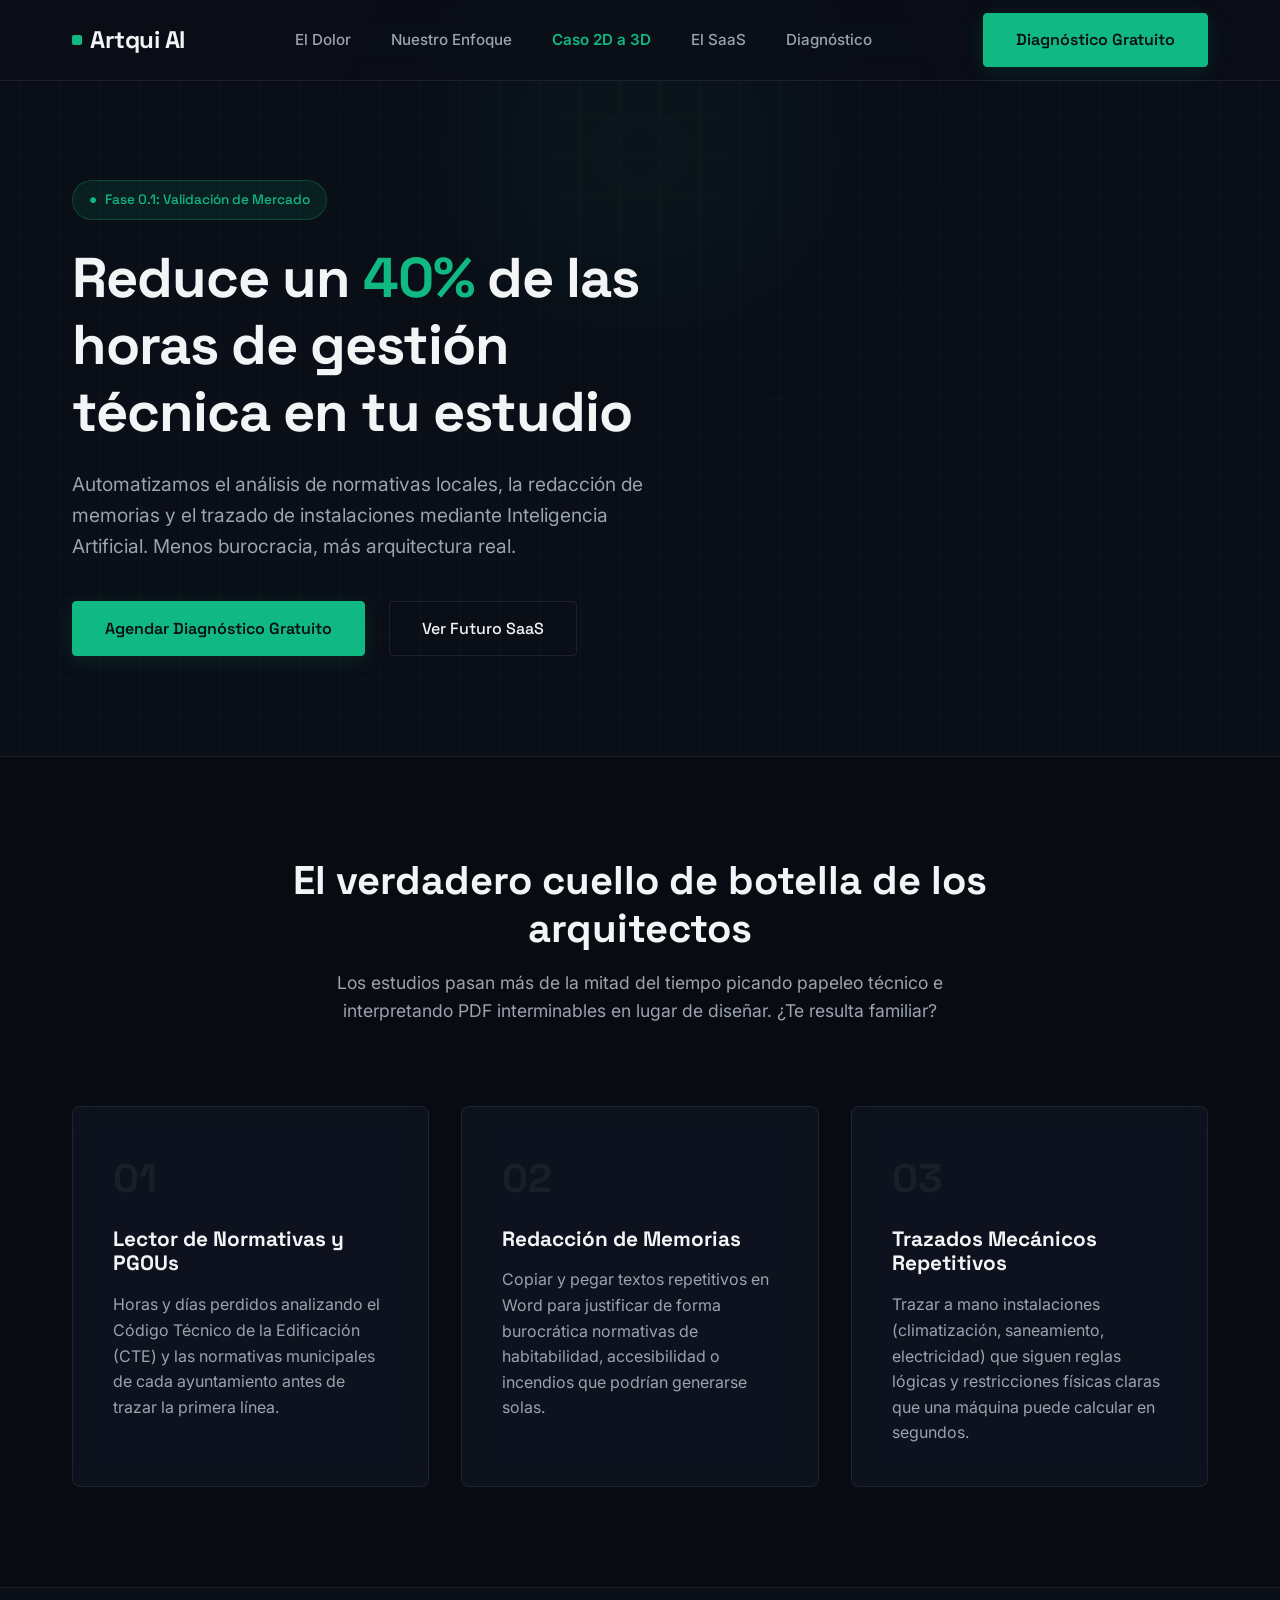
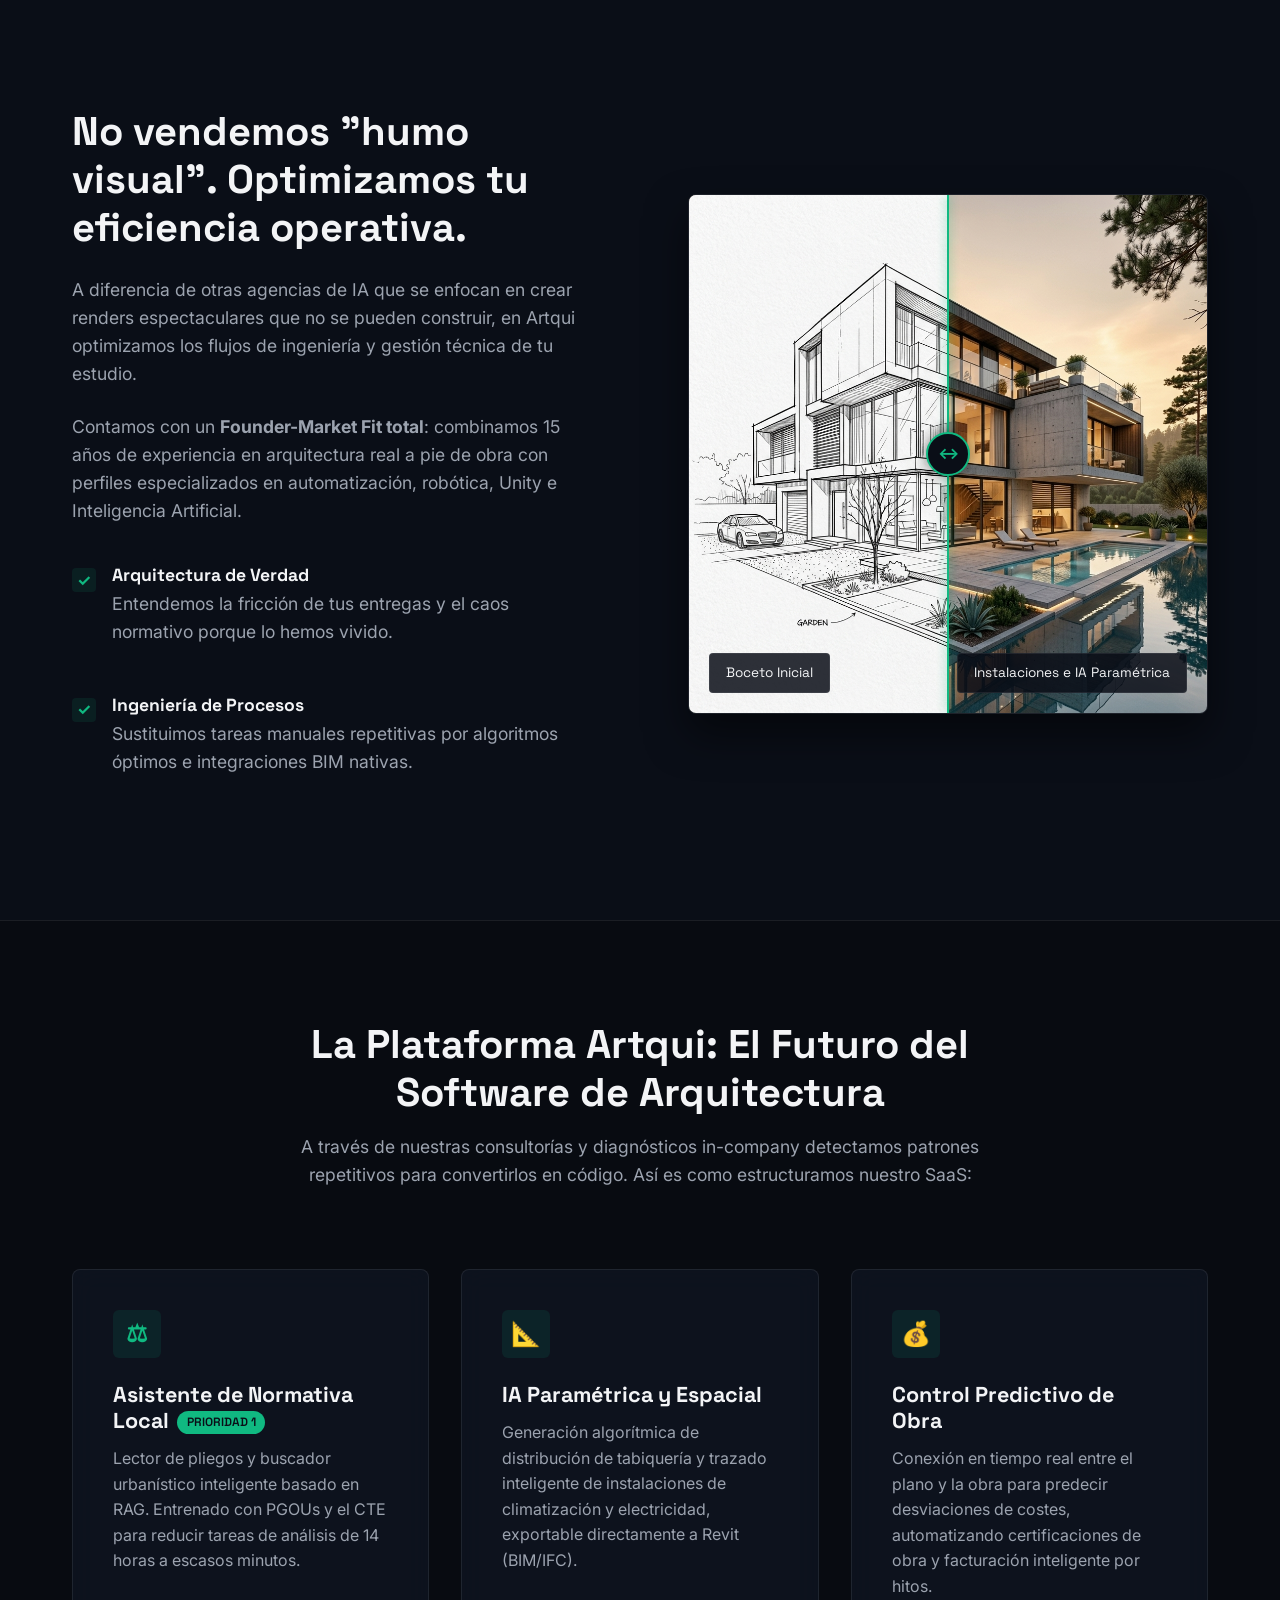
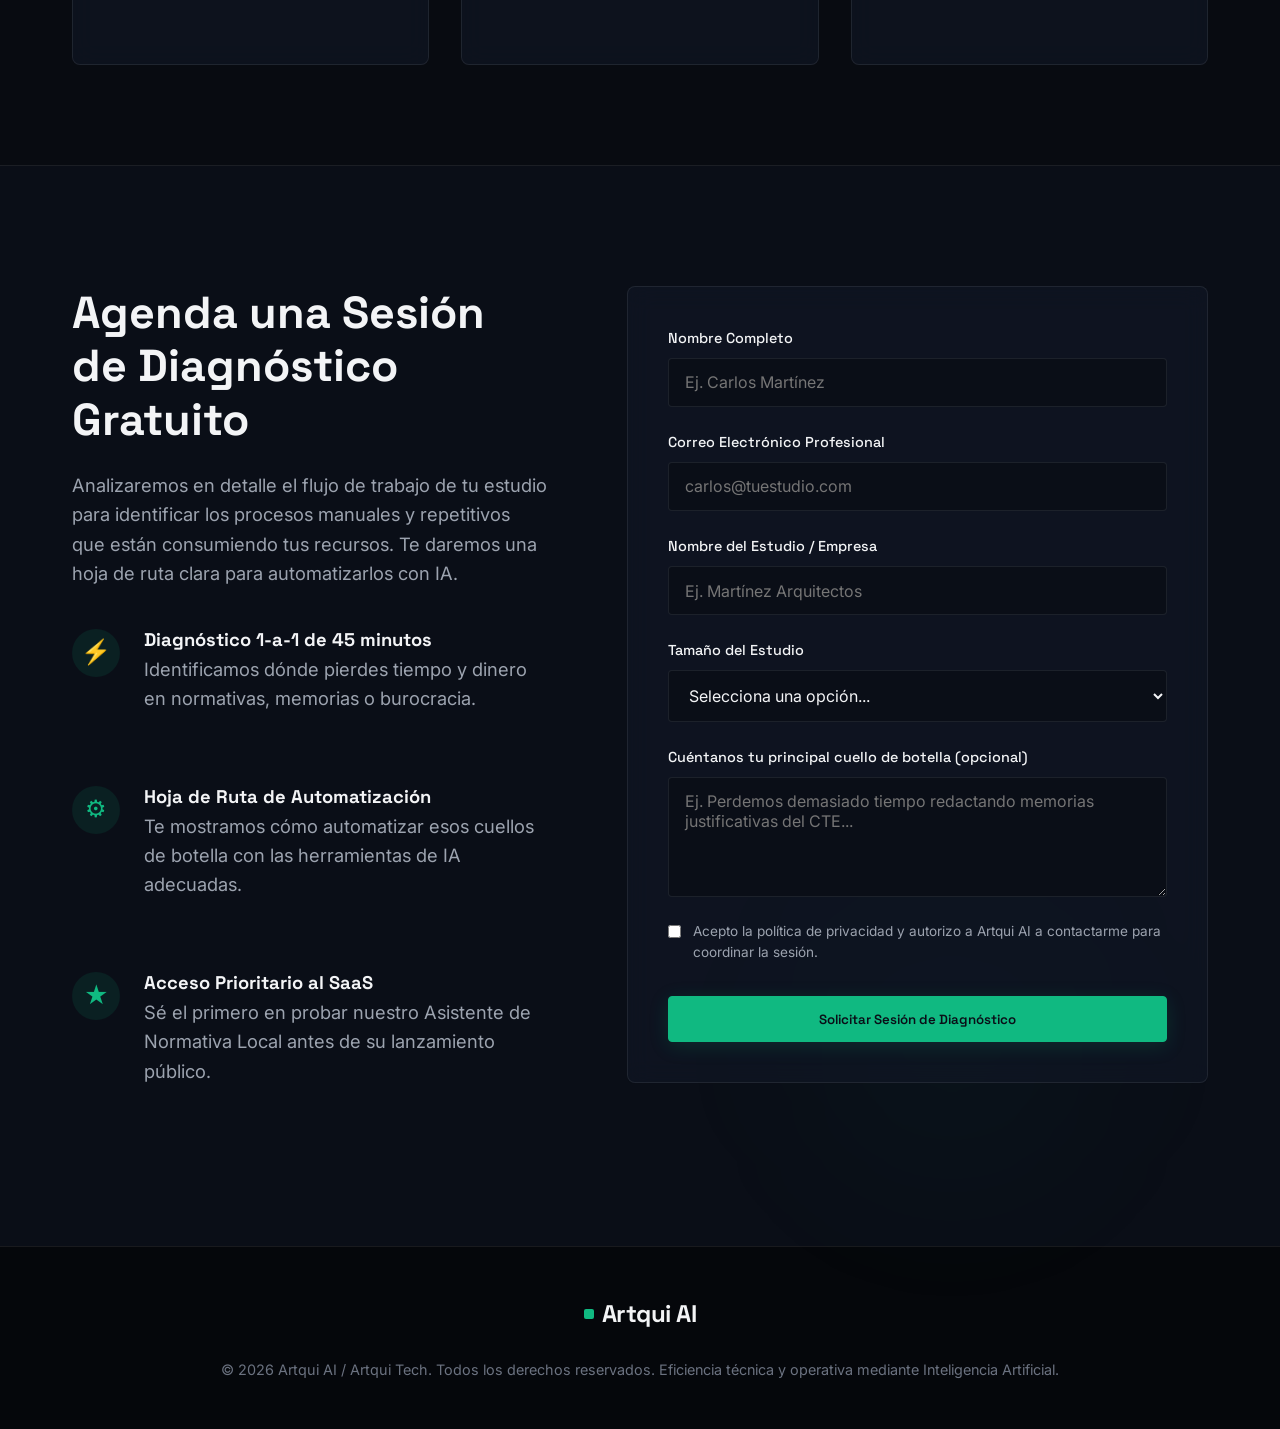
==== commit 0eaa44ae: "feat: add plano-3d comparison page with vertical slider and CAD resources" ====
--- a/index.html
+++ b/index.html
@@ -19,6 +19,7 @@
         <ul>
           <li><a href="#problema">El Dolor</a></li>
           <li><a href="#diferencial">Nuestro Enfoque</a></li>
+          <li><a href="plano-3d.html" class="text-accent" style="font-weight: 600;">Caso 2D a 3D</a></li>
           <li><a href="#saas">El SaaS</a></li>
           <li><a href="#diagnostico">Diagnóstico</a></li>
         </ul>
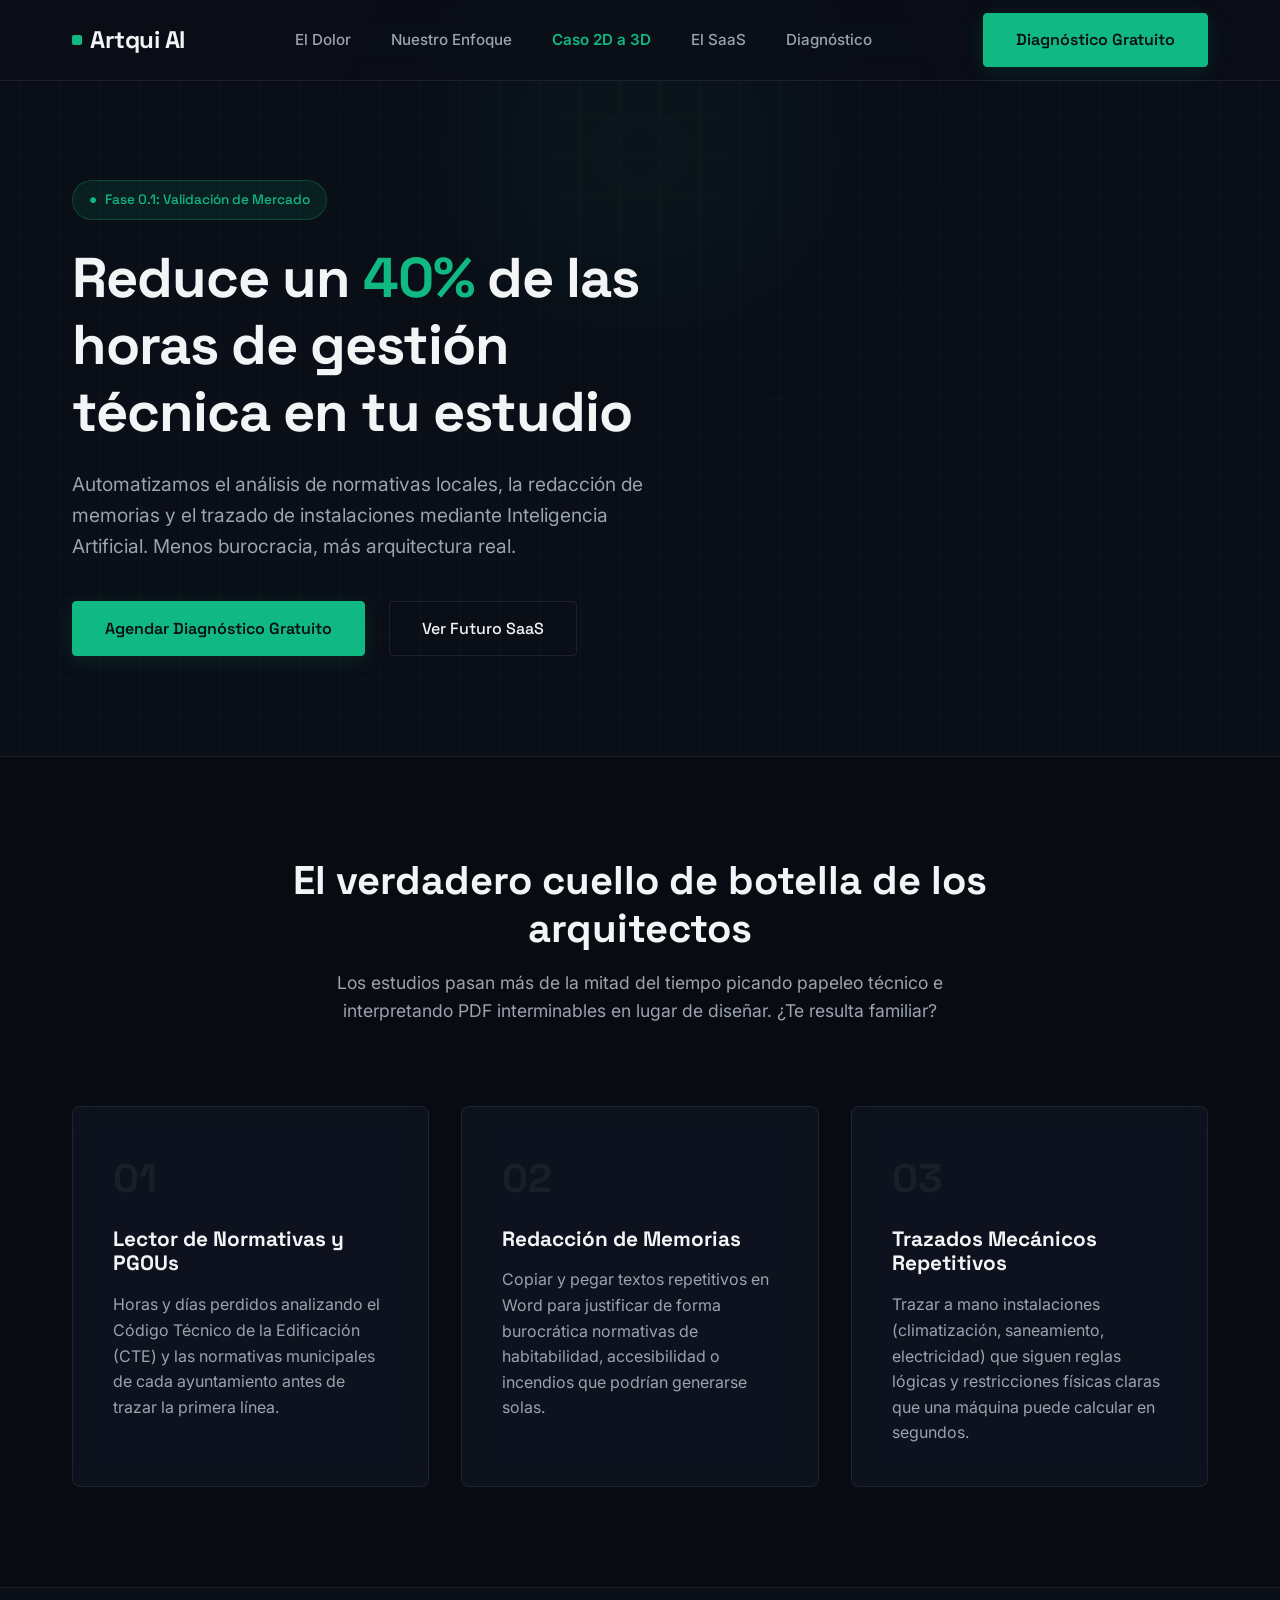
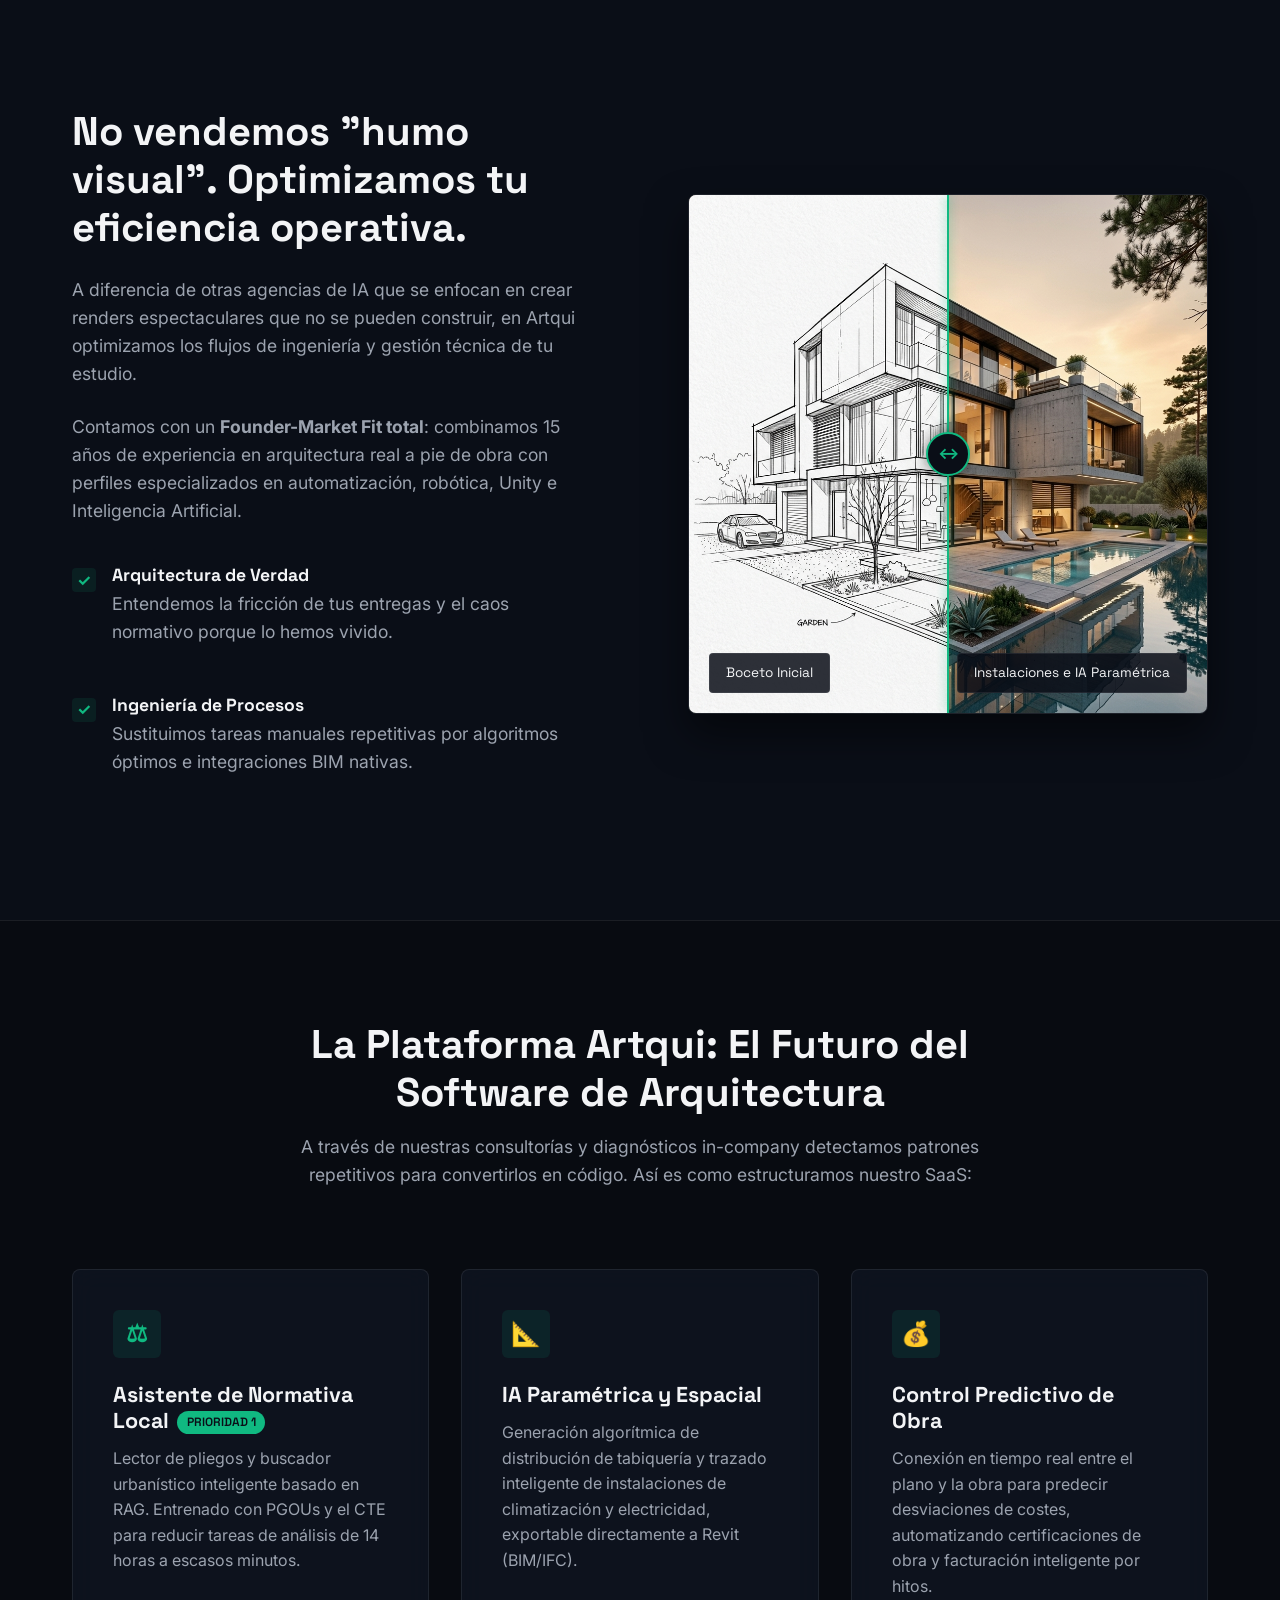
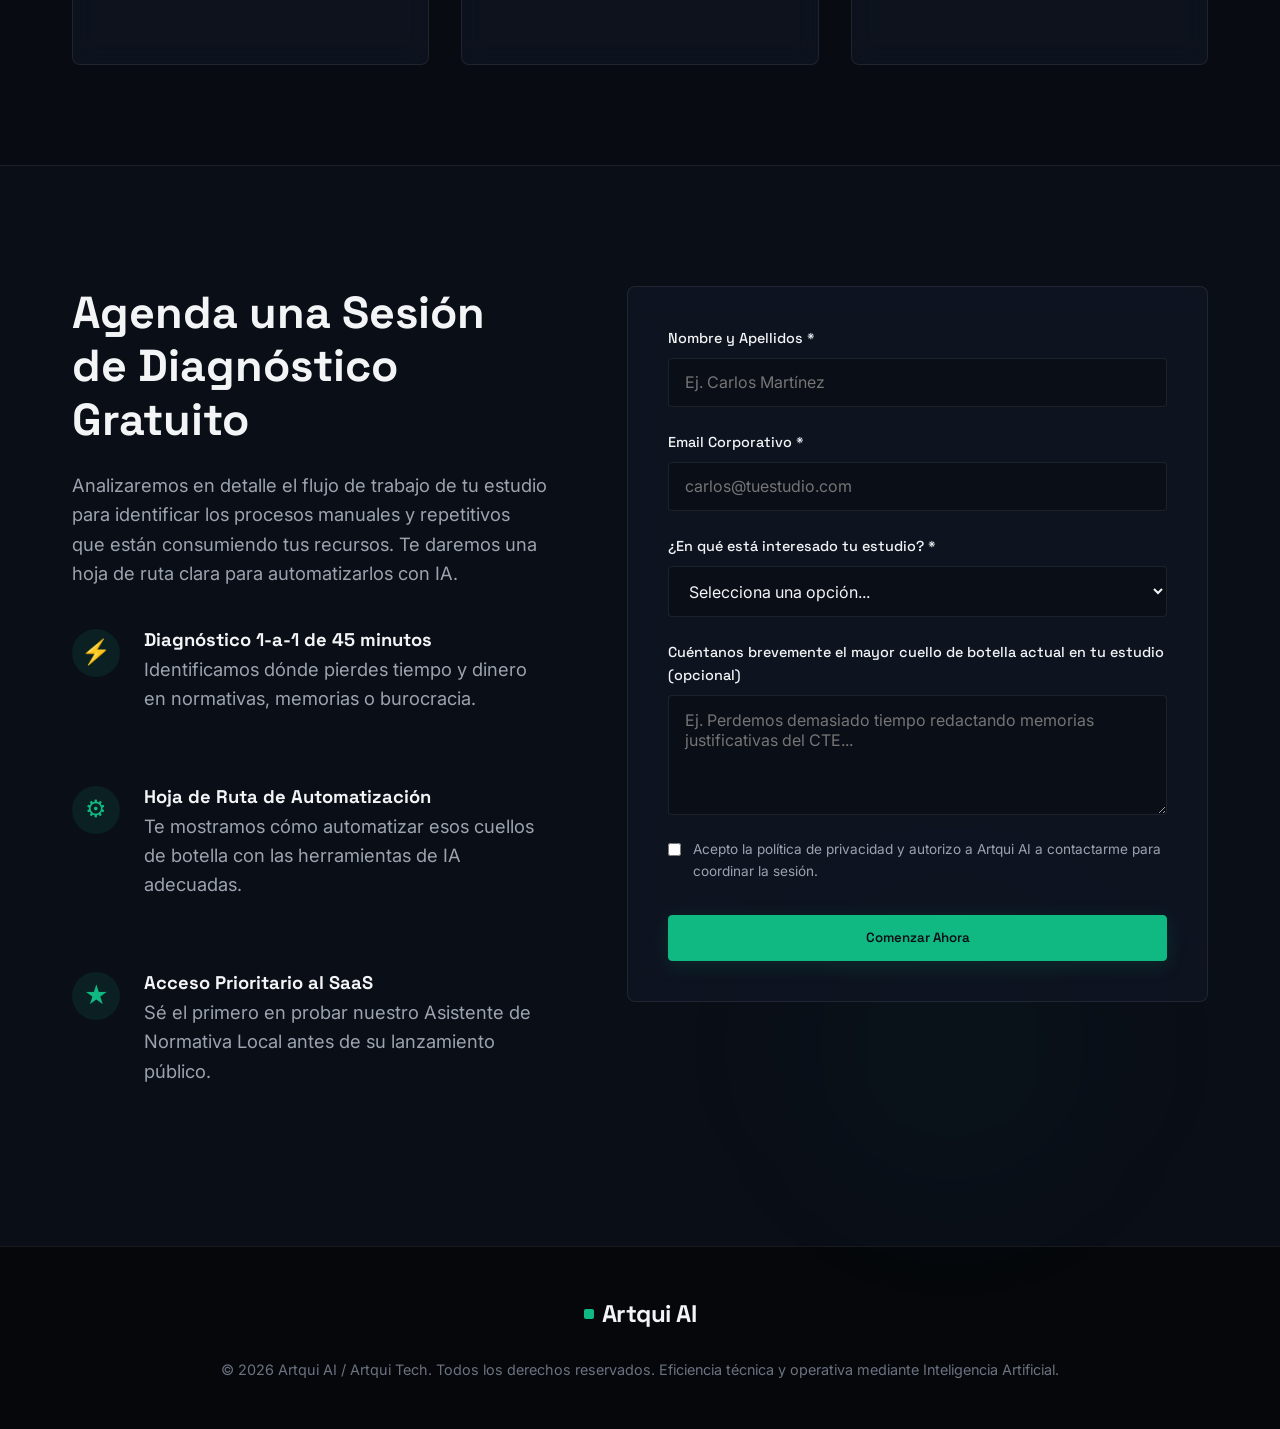
==== commit e6fb8b56: "feat: update static landing page form fields and dynamic submit logic" ====
--- a/index.html
+++ b/index.html
@@ -184,29 +184,24 @@
         <div class="glass-card">
           <form id="diagnosticoForm">
             <div class="form-group">
-              <label for="nombre">Nombre Completo</label>
+              <label for="nombre">Nombre y Apellidos *</label>
               <input type="text" id="nombre" class="form-control" placeholder="Ej. Carlos Martínez" required>
             </div>
             <div class="form-group">
-              <label for="email">Correo Electrónico Profesional</label>
+              <label for="email">Email Corporativo *</label>
               <input type="email" id="email" class="form-control" placeholder="carlos@tuestudio.com" required>
             </div>
             <div class="form-group">
-              <label for="estudio">Nombre del Estudio / Empresa</label>
-              <input type="text" id="estudio" class="form-control" placeholder="Ej. Martínez Arquitectos" required>
-            </div>
-            <div class="form-group">
-              <label for="tamano">Tamaño del Estudio</label>
-              <select id="tamano" class="form-control" required>
+              <label for="interes">¿En qué está interesado tu estudio? *</label>
+              <select id="interes" class="form-control" required>
                 <option value="" disabled selected>Selecciona una opción...</option>
-                <option value="autonomo">Profesional Autónomo</option>
-                <option value="1-3">Estudio Pequeño (1-3 personas)</option>
-                <option value="4-5">Estudio Mediano (4-5 personas)</option>
-                <option value="5+">Estudio Grande (+5 personas)</option>
+                <option value="A">Queremos una auditoría e implantación de IA a medida (Formación High-Ticket)</option>
+                <option value="B">Queremos delegar procesos técnicos para que los ejecutéis con IA (Servicios)</option>
+                <option value="C">Quiero apuntarme a la lista de espera del SaaS (Normativas, 2D a 3D, Gestión)</option>
               </select>
             </div>
             <div class="form-group">
-              <label for="mensaje">Cuéntanos tu principal cuello de botella (opcional)</label>
+              <label for="mensaje">Cuéntanos brevemente el mayor cuello de botella actual en tu estudio (opcional)</label>
               <textarea id="mensaje" class="form-control" placeholder="Ej. Perdemos demasiado tiempo redactando memorias justificativas del CTE..."></textarea>
             </div>
             
@@ -215,7 +210,7 @@
               <label for="politica">Acepto la política de privacidad y autorizo a Artqui AI a contactarme para coordinar la sesión.</label>
             </div>
 
-            <button type="submit" class="glow-btn" style="width: 100%;">Solicitar Sesión de Diagnóstico</button>
+            <button type="submit" id="submitBtn" class="glow-btn" style="width: 100%;">Comenzar Ahora</button>
             
             <div id="formStatus" class="form-status"></div>
           </form>
